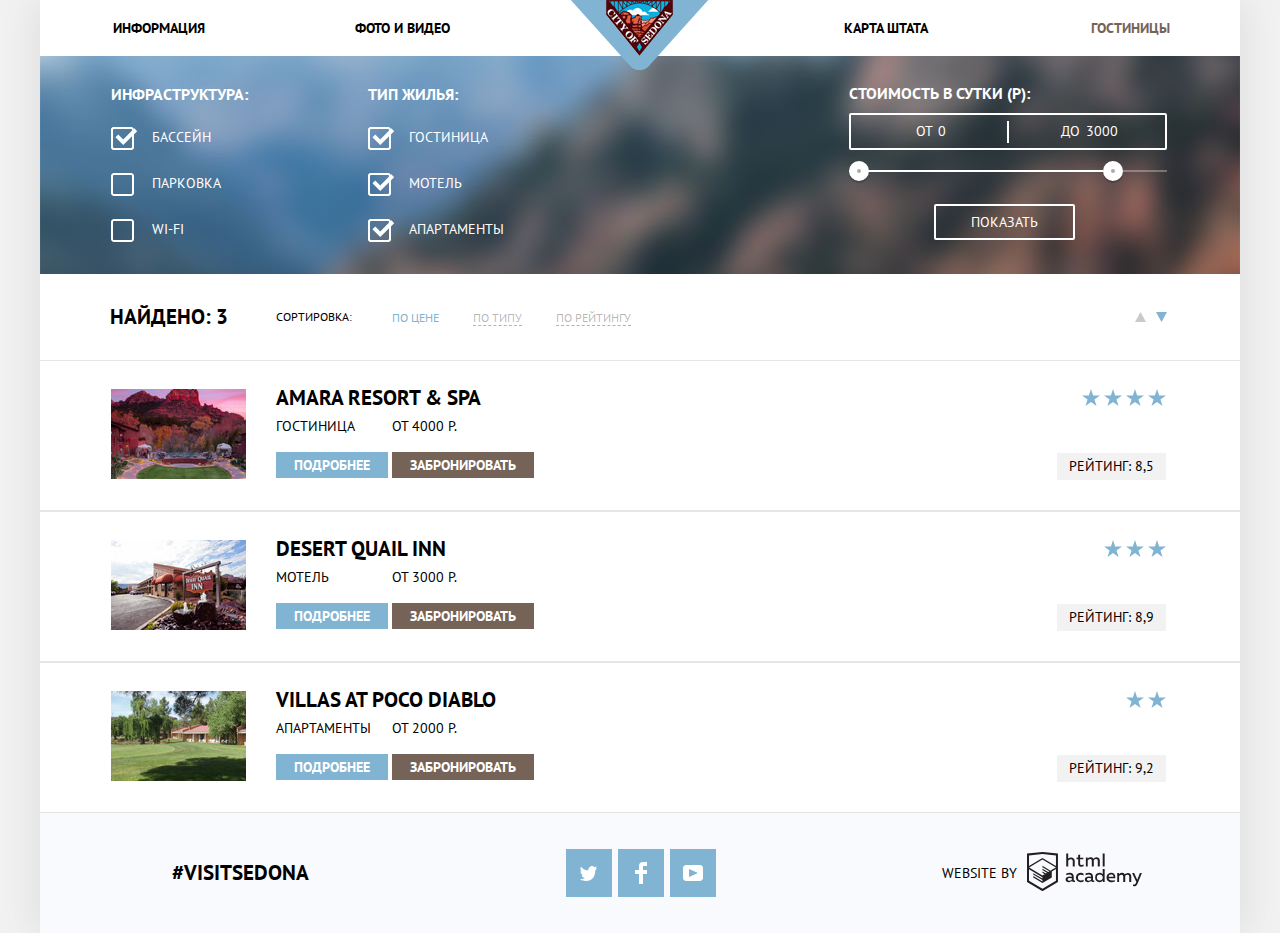
==== hotels.html @ 3a2d93be "итог 10.12.17 -2" ====
<!DOCTYPE html>
<html lang="ru">
  <head>
    <meta charset="utf-8">
    <title>HTML Academy: Седона</title>
    <link href="https://fonts.googleapis.com/css?family=PT+Sans:400,700&amp;subset=cyrillic" rel="stylesheet">
    <link href="css/normalize.css" rel="stylesheet">
    <link href="css/style-prefix-mini.css" rel="stylesheet">
  </head>

  <body>
  <div class="basic">
    <header class="main-header">
      <nav class="main-navigation">
          <a href="index.html" class="logo">
            <img src="img/logo.png" width="138" height="70" alt="Седона">
          </a>
        <ul class="site-navigation">
          <li><a href="#">ИНФОРМАЦИЯ</a></li>
          <li><a href="#">ФОТО И ВИДЕО</a></li>
          <li><a href="#">КАРТА ШТАТА</a></li>
          <li><a class="active" href="hotels.html">ГОСТИНИЦЫ</a></li>
        </ul>
      </nav>
    </header>
    <main class="conteiner">
      <h1 class="visually-hidden">Отели Седоны</h1>

      <section class="filters">
        <h2 class="visually-hidden">Фильтр отелей</h2>
            <form class="filters-box" action="https://echo.htmlacademy.ru" method="get">
              <div class="filters-item">
                <h3>ИНФРАСТРУКТУРА:</h3>
                <label>
                  <input class="checkbox" type="checkbox" checked >
                  <span class="checkbox-custom"></span>
                  БАССЕЙН
                </label>
                <label>
                  <input class="checkbox" type="checkbox">
                  <span class="checkbox-custom"></span>
                  ПАРКОВКА
                </label>
                <label>
                  <input class="checkbox" type="checkbox">
                  <span class="checkbox-custom"></span>
                  Wi-Fi
                </label>
              </div>
              <div class="filters-item">
                <h3>Тип жилья:</h3>
                <label>
                  <input class="checkbox" type="checkbox" checked>
                  <span class="checkbox-custom"></span>
                  ГостиницА
                </label>
                <label>
                  <input class="checkbox" type="checkbox" checked>
                  <span class="checkbox-custom"></span>
                  МОТЕЛЬ
                </label>
                <label>
                  <input class="checkbox" type="checkbox" checked>
                  <span class="checkbox-custom"></span>
                  АПАРТАМЕНТЫ
                </label>
              </div>
              <div class="filter-range">
                <div class="filter-range-title">Стоимость в сутки (Р):</div>
                  <div class="price-controls">
                    <label class="min-price">от <input type="text" name="min-price" value="0"></label>
                    <label class="max-price">до <input type="text" name="max-price" value="3000"></label>
                  </div>
                  <div class="range-controls">
                    <div class="scale">
                      <div class="bar"></div>
                    </div>
                    <div class="range-toggle range-toggle-min"></div>
                    <div class="range-toggle range-toggle-max"></div>
                  </div>
                  <button class="btn-transparent" type="submit">Показать</button>
                </div>
            </form>

            <div class="sort">
              <p class="number">Найдено: 3</p>
              <span class="sort-type">СОРТИРОВКА:</span>
              <ul>
                <li><a class="sort-active" href="#">ПО ЦЕНЕ</a></li>
                <li><a href="#">ПО ТИПУ</a></li>
                <li><a href="#">ПО РЕЙТИНГУ</a></li>
              </ul>
                <span class="up">по возрастанию<svg xmlns="http://www.w3.org/2000/svg" width="11" height="10" viewBox="0 0 11 10"><path d="M5.5 0L0 10h11z"/></svg></span>
                <span class="down">по убыванию<svg xmlns="http://www.w3.org/2000/svg" width="11" height="10" viewBox="0 0 11 10"><path d="M5.5 10L0 0h11"/></svg></span>

            </div>
      </section>

      <div class="hotels">
        <div class="itempicture">
          <img src="img/hotels/amara_resort_spa.jpg" width="135" height="90" alt="Amara Resort & Spa">
        </div>
        <div class="hotel">
        <h3>Amara Resort & Spa</h3>
        <div class="readmore">
          <p>Гостиница</p>
        </div>
        <div class="booking">
          <p>ОТ 4000 Р.</p>
        </div>
        <div class="readmore">
          <a class="readmore-button" href="#">ПОДРОБНЕЕ</a>
        </div>
        <div class="booking">
          <a class="booking-button" href="#">ЗАБРОНИРОВАТЬ</a>
        </div>
      </div>
        <div class="rating">
          <div>
            <span class="starfull">
              <svg version="1.1" id="star_1" xmlns="http://www.w3.org/2000/svg" xmlns:xlink="http://www.w3.org/1999/xlink" x="0px" y="0px"
                 width="18px" height="17px" viewBox="0 0 18 17" enable-background="new 0 0 18 17" xml:space="preserve">
              <polygon fill="#81B3D2" points="9.002,0 11.128,6.494 18.005,6.494 12.441,10.506 14.566,17 9.002,12.987 3.438,17 5.564,10.506
                0,6.494 6.878,6.494 "/>
              </svg>
            </span>
            <span class="starfull">
              <svg version="1.1" id="star_2" xmlns="http://www.w3.org/2000/svg" xmlns:xlink="http://www.w3.org/1999/xlink" x="0px" y="0px"
              	 width="18px" height="17px" viewBox="0 0 18 17" enable-background="new 0 0 18 17" xml:space="preserve">
              <polygon fill="#81B3D2" points="9.002,0 11.128,6.494 18.005,6.494 12.441,10.506 14.566,17 9.002,12.987 3.438,17 5.564,10.506
              	0,6.494 6.878,6.494 "/>
              </svg>
            </span>
            <span class="starfull">
              <svg version="1.1" id="star_3" xmlns="http://www.w3.org/2000/svg" xmlns:xlink="http://www.w3.org/1999/xlink" x="0px" y="0px"
              	 width="18px" height="17px" viewBox="0 0 18 17" enable-background="new 0 0 18 17" xml:space="preserve">
              <polygon fill="#81B3D2" points="9.002,0 11.128,6.494 18.005,6.494 12.441,10.506 14.566,17 9.002,12.987 3.438,17 5.564,10.506
              	0,6.494 6.878,6.494 "/>
              </svg>
            </span>
            <span class="starfull">
              <svg version="1.1" id="star_4" xmlns="http://www.w3.org/2000/svg" xmlns:xlink="http://www.w3.org/1999/xlink" x="0px" y="0px"
              	 width="18px" height="17px" viewBox="0 0 18 17" enable-background="new 0 0 18 17" xml:space="preserve">
              <polygon fill="#81B3D2" points="9.002,0 11.128,6.494 18.005,6.494 12.441,10.506 14.566,17 9.002,12.987 3.438,17 5.564,10.506
              	0,6.494 6.878,6.494 "/>
              </svg>
            </span>
          </div>
          <p>Рейтинг: 8,5</p>
        </div>
      </div>

      <div class="hotels">
        <div class="itempicture">
          <img src="img/hotels/desert_quail_inn.jpg" width="135" height="90" alt="Desert Quail Inn">
        </div>
        <div class="hotel">
        <h3>Desert Quail Inn</h3>
        <div class="readmore">
          <p>Мотель</p>
        </div>
        <div class="booking">
          <p>ОТ 3000 Р.</p>
        </div>
        <div class="readmore">
          <a class="readmore-button" href="#">ПОДРОБНЕЕ</a>
        </div>
        <div class="booking">
          <a class="booking-button" href="#">ЗАБРОНИРОВАТЬ</a>
        </div>
      </div>
        <div class="rating">
          <div>
            <span class="starfull">
              <svg version="1.1" id="star_5" xmlns="http://www.w3.org/2000/svg" xmlns:xlink="http://www.w3.org/1999/xlink" x="0px" y="0px"
              	 width="18px" height="17px" viewBox="0 0 18 17" enable-background="new 0 0 18 17" xml:space="preserve">
              <polygon fill="#81B3D2" points="9.002,0 11.128,6.494 18.005,6.494 12.441,10.506 14.566,17 9.002,12.987 3.438,17 5.564,10.506
              	0,6.494 6.878,6.494 "/>
              </svg>
            </span>
            <span class="starfull">
              <svg version="1.1" id="star_6" xmlns="http://www.w3.org/2000/svg" xmlns:xlink="http://www.w3.org/1999/xlink" x="0px" y="0px"
              	 width="18px" height="17px" viewBox="0 0 18 17" enable-background="new 0 0 18 17" xml:space="preserve">
              <polygon fill="#81B3D2" points="9.002,0 11.128,6.494 18.005,6.494 12.441,10.506 14.566,17 9.002,12.987 3.438,17 5.564,10.506
              	0,6.494 6.878,6.494 "/>
              </svg>
            </span>
            <span class="starfull">
              <svg version="1.1" id="star_7" xmlns="http://www.w3.org/2000/svg" xmlns:xlink="http://www.w3.org/1999/xlink" x="0px" y="0px"
              	 width="18px" height="17px" viewBox="0 0 18 17" enable-background="new 0 0 18 17" xml:space="preserve">
              <polygon fill="#81B3D2" points="9.002,0 11.128,6.494 18.005,6.494 12.441,10.506 14.566,17 9.002,12.987 3.438,17 5.564,10.506
              	0,6.494 6.878,6.494 "/>
              </svg>
            </span>
          </div>
          <p>Рейтинг: 8,9</p>
        </div>
      </div>

      <div class="hotels">
        <div class="itempicture">
          <img src="img/hotels/villas_at_poco_diablo.jpg" width="135" height="90" alt="Villas at Poco Diablo">
        </div>
        <div class="hotel">
        <h3>Villas at Poco Diablo</h3>
        <div class="readmore">
          <p>Апартаменты</p>
        </div>
        <div class="booking">
          <p>ОТ 2000 Р.</p>
        </div>
        <div class="readmore">
          <a class="readmore-button" href="#">ПОДРОБНЕЕ</a>
        </div>
        <div class="booking">
          <a class="booking-button" href="#">ЗАБРОНИРОВАТЬ</a>
        </div>
      </div>
        <div class="rating">
          <div>
            <span class="starfull">
              <svg version="1.1" id="star_8" xmlns="http://www.w3.org/2000/svg" xmlns:xlink="http://www.w3.org/1999/xlink" x="0px" y="0px"
              	 width="18px" height="17px" viewBox="0 0 18 17" enable-background="new 0 0 18 17" xml:space="preserve">
              <polygon fill="#81B3D2" points="9.002,0 11.128,6.494 18.005,6.494 12.441,10.506 14.566,17 9.002,12.987 3.438,17 5.564,10.506
              	0,6.494 6.878,6.494 "/>
              </svg>
            </span>
            <span class="starfull">
              <svg version="1.1" id="star_9" xmlns="http://www.w3.org/2000/svg" xmlns:xlink="http://www.w3.org/1999/xlink" x="0px" y="0px"
              	 width="18px" height="17px" viewBox="0 0 18 17" enable-background="new 0 0 18 17" xml:space="preserve">
              <polygon fill="#81B3D2" points="9.002,0 11.128,6.494 18.005,6.494 12.441,10.506 14.566,17 9.002,12.987 3.438,17 5.564,10.506
              	0,6.494 6.878,6.494 "/>
              </svg>
            </span>
          </div>
          <p>Рейтинг: 9,2</p>
        </div>
      </div>
    </main>

    <footer class="main-footer">
      <div  class="footer-hashtag">
        <p>#VISITSEDONA</p>
      </div>

      <div class="footer-social">
        <ul>
          <li><a class="social-button" href="#">
            <span class="visually-hidden">Twitter</span>
            <svg xmlns="http://www.w3.org/2000/svg" xmlns:xlink="http://www.w3.org/1999/xlink" width="17" height="15" viewBox="0 0 17 15"><path d="M10.95.144c1.685-.496 2.984.27 3.577 1.179.673-.231 1.331-.481 2.011-.708a2.345 2.345 0 0 1-.857 1.768c.685.17 1.304-.491 1.304-.491-.169 1-1.006 1.788-1.563 2.024-.231 6.75-3.175 11.217-10.077 11.082h-.446c-.41 0-4.164-.46-4.898-1.887 2.271.196 3.893-.422 4.693-1.177-.96-.3-2.679-.477-2.979-2.95.349.106.564.228 1.19.119C1.705 8.247.374 7.53.448 5.33c.285.328 1.067.536 1.34.472C1.085 5.561-.182 2.442.894.85c1.818 1.854 3.735 3.606 7.152 3.773C8.254 2.33 9.183.793 10.95.144z"/></svg>
          </a></li>
          <li><a class="social-button" href="#">
            <span class="visually-hidden">facebook</span>
            <svg xmlns="http://www.w3.org/2000/svg" width="12" height="22" viewBox="0 0 12 22"><path d="M12 4V0H8a4 4 0 0 0-4 4v4H0v4h4v10h4V12h4V8H8V4h4z"/></svg>
          </a></li>
          <li><a class="social-button" href="#">
            <span class="visually-hidden">youtube</span>
              <svg xmlns="http://www.w3.org/2000/svg" xmlns:xlink="http://www.w3.org/1999/xlink" width="20" height="16" viewBox="0 0 20 16"><path d="M17 0H3C1.35 0 0 1.35 0 3v10c0 1.65 1.35 3 3 3h14c1.65 0 3-1.35 3-3V3c0-1.65-1.35-3-3-3zM6.027 11.998V4.002L15.014 8l-8.987 3.998z"/>
              </svg>
          </a></li>
        </ul>
      </div>

      <div class="footer-copyright">
        <p>website by </p>
         <a class="logo-html" href="https://htmlacademy.ru/intensive/htmlcss">
          <span class="visually-hidden">Логотип HTMLAcademy</span>
            <svg id="Layer_6" data-name="Layer_6" xmlns="http://www.w3.org/2000/svg" viewBox="0 0 108.08 36.85"><title>logo htmlacademy</title><path d="M44.61,26.88a2,2,0,0,0,.55-0.1v1.33a3.25,3.25,0,0,1-1.18.21,1.67,1.67,0,0,1-1.67-1,4.84,4.84,0,0,1-3.14,1.08c-1.51,0-2.91-.83-2.91-2.55,0-2.13,2-2.79,3.71-2.79a11.08,11.08,0,0,1,2.17.25v-0.3c0-1-.76-1.77-2.19-1.77a7.42,7.42,0,0,0-3,.64v-1.7a10.21,10.21,0,0,1,3.19-.55c2.36,0,3.81,1.12,3.81,3.65v3a0.54,0.54,0,0,0,.49.59h0.17Zm-6.44-1.13A1.35,1.35,0,0,0,39.63,27h0.11a3.39,3.39,0,0,0,2.41-1V24.58a9.72,9.72,0,0,0-1.81-.21c-1,0-2.16.33-2.16,1.38h0Zm12.36-6.11a5,5,0,0,1,2.57.64V22a4.08,4.08,0,0,0-2.3-.7,2.75,2.75,0,1,0,0,5.49,5,5,0,0,0,2.43-.64v1.71a6.27,6.27,0,0,1-2.76.57A4.21,4.21,0,0,1,46,24.51q0-.21,0-0.41a4.32,4.32,0,0,1,4.18-4.46h0.38Zm12.17,7.24a2,2,0,0,0,.55-0.1v1.33a3.25,3.25,0,0,1-1.18.21,1.67,1.67,0,0,1-1.67-1,4.84,4.84,0,0,1-3.14,1.08c-1.51,0-2.91-.83-2.91-2.55,0-2.13,2-2.79,3.71-2.79a11.08,11.08,0,0,1,2.17.25v-0.3c0-1-.76-1.77-2.19-1.77a7.42,7.42,0,0,0-3,.64v-1.7a10.21,10.21,0,0,1,3.19-.55c2.36,0,3.81,1.12,3.81,3.65v3a0.54,0.54,0,0,0,.49.59h0.17Zm-6.44-1.13A1.35,1.35,0,0,0,57.73,27h0.11a3.39,3.39,0,0,0,2.41-1V24.58a9.72,9.72,0,0,0-1.81-.21c-1.06,0-2.16.33-2.16,1.38h0ZM73,16V28.2H71.35V26.88a3.88,3.88,0,0,1-3.19,1.54,4.4,4.4,0,0,1,0-8.78,3.81,3.81,0,0,1,3,1.3V16H73Zm-4.53,5.22a2.76,2.76,0,1,0,0,5.52A2.86,2.86,0,0,0,71.15,25V23A2.91,2.91,0,0,0,68.49,21.27ZM79,19.64c3.31,0,4.46,2.68,3.92,5.09H76.7c0.21,1.5,1.67,2.11,3.19,2.11a6.11,6.11,0,0,0,2.64-.59v1.6a7.14,7.14,0,0,1-3,.57C77,28.42,74.78,27,74.78,24a4.18,4.18,0,0,1,4-4.39H79Zm0.09,1.54a2.28,2.28,0,0,0-2.44,2.1v0.06H81.3A2,2,0,0,0,79.13,21.18Zm5.73,7V19.87h1.65v1a3.81,3.81,0,0,1,2.78-1.27A2.86,2.86,0,0,1,91.89,21a4.12,4.12,0,0,1,2.91-1.33A3.06,3.06,0,0,1,98,23V28.2h-1.9V23.05a1.59,1.59,0,0,0-1.42-1.75H94.42a2.8,2.8,0,0,0-2.07,1.12V28.2h-1.9V23.05A1.59,1.59,0,0,0,89,21.31H88.8a3,3,0,0,0-2.21,1.29v5.63H84.86Zm21.31-8.33h1.9l-3.91,9.46c-0.9,2.17-2.09,2.86-3.35,2.86a4.76,4.76,0,0,1-1.1-.14V30.46a2.86,2.86,0,0,0,.85.12c0.9,0,1.58-.64,2.07-1.9l0.17-.42-4-8.4h2l2.86,6.29ZM38.73,1.46V6.22a3.81,3.81,0,0,1,2.7-1.14,3.25,3.25,0,0,1,3.44,3.4v5.15H43V8.72a1.81,1.81,0,0,0-1.61-2h-0.3a2.93,2.93,0,0,0-2.32,1.39v5.52h-1.9V1.46h1.9ZM49.94,2.31v3h3V6.91h-3v3.81c0,1.1.5,1.46,1.58,1.46a4.49,4.49,0,0,0,1.69-.33v1.6A6.8,6.8,0,0,1,51,13.8a2.55,2.55,0,0,1-2.86-2.74V6.89H46.58V5.26h1.5V2.74Zm5.4,11.31V5.28H57v1A3.81,3.81,0,0,1,59.77,5a2.86,2.86,0,0,1,2.6,1.33A4.12,4.12,0,0,1,65.28,5,3.06,3.06,0,0,1,68.44,8.4v5.21h-1.9V8.46a1.59,1.59,0,0,0-1.42-1.75H64.89a2.8,2.8,0,0,0-2.07,1.12v5.78h-1.9V8.46A1.59,1.59,0,0,0,59.5,6.71H59.27A3,3,0,0,0,57.06,8v5.63H55.34ZM71.17,1.45H73V13.6H71.17V1.45ZM14.71,0H14.55L0,1.54V28.21l14.55,8.66,14.55-8.66V1.54Zm12.5,27.1L14.55,34.64,1.9,27.12V16.18l12.59,7.5V25L5.86,19.9v1.31l8.68,5.21v1.39L5.87,22.65V24l8.68,5.21,8.75-5.24V18.31L27.2,16V27.12Zm0-12.53-3.48,2-1.6,1L14.51,13v1.31L21,18.23H21l-0.14.09-1,.54-5.37-3.2V17l4.24,2.52-1,.67-3.2-1.9v1.31l2.1,1.24L14.5,22.1,2,14.65,14.51,7.11Zm0-1.32L14.49,5.76,1.91,13.25v-10L14.56,1.92,27.21,3.25v10h0Z" transform="translate(0 -0.02)"/></svg>
          </a>
      </div>
    </footer>
  </div>
  </body>
</html>
---- css/style-prefix-mini.css ----
@-webkit-keyframes bounce {
    0% {
        -webkit-transform: translateX(-5000px);
        transform: translateX(-5000px)
    }

    60% {
        -webkit-transform: translateX(500px);
        transform: translateX(500px)
    }

    90% {
        -webkit-transform: translateX(-500px);
        transform: translateX(-500px)
    }

    to {
        -webkit-transform: translateX(0);
        transform: translateX(0)
    }
}

@keyframes bounce {
    0% {
        -webkit-transform: translateX(-5000px);
        transform: translateX(-5000px)
    }

    60% {
        -webkit-transform: translateX(500px);
        transform: translateX(500px)
    }

    90% {
        -webkit-transform: translateX(-500px);
        transform: translateX(-500px)
    }

    to {
        -webkit-transform: translateX(0);
        transform: translateX(0)
    }
}

body {
    margin: 0;
    padding: 0;
    font-family: "PT Sans",Arial,sans-serif;
    font-size: 14px;
    line-height: 21px;
    font-weight: 400;
    text-transform: uppercase;
    text-align: center;
    vertical-align: middle;
    color: #000;
    background-color: #f2f2f2
}

a {
    text-decoration: none
}

.visually-hidden:not(:focus):not(:active),input[type=checkbox].visually-hidden,input[type=radio].visually-hidden {
    position: absolute;
    width: 1px;
    height: 1px;
    margin: -1px;
    border: 0;
    padding: 0;
    white-space: nowrap;
    -webkit-clip-path: inset(100%);
    clip-path: inset(100%);
    clip: rect(0 0 0 0);
    overflow: hidden
}

.basic {
    padding: 0;
    margin: 0 auto;
    width: 1200px;
    -webkit-box-shadow: 0 0 40px 2px #dbdbdb;
    box-shadow: 0 0 40px 2px #dbdbdb;
    vertical-align: middle
}

.main-navigation,.site-navigation {
    display: -webkit-box;
    display: -ms-flexbox;
    display: flex;
    padding: 0;
    margin: 0;
    background-color: #fff
}

.main-navigation {
    font-size: 14px;
    line-height: 26px;
    font-weight: 700;
    color: #000;
    -webkit-box-orient: vertical;
    -webkit-box-direction: reverse;
    -ms-flex-direction: column-reverse;
    flex-direction: column-reverse
}

.site-navigation {
    -webkit-box-pack: justify;
    -ms-flex-pack: justify;
    justify-content: space-between;
    -webkit-box-align: center;
    -ms-flex-align: center;
    align-items: center;
    width: 1200px;
    min-height: 56px;
    list-style: none
}

.site-navigation li {
    width: 288px
}

.site-navigation li:first-of-type {
    padding-left: 73px;
    display: -webkit-box;
    display: -ms-flexbox;
    display: flex;
    -webkit-box-pack: start;
    -ms-flex-pack: start;
    justify-content: flex-start
}

.site-navigation li:last-of-type {
    padding-right: 70px;
    display: -webkit-box;
    display: -ms-flexbox;
    display: flex;
    -webkit-box-pack: end;
    -ms-flex-pack: end;
    justify-content: flex-end
}

.site-navigation li:nth-of-type(2) {
    margin-right: 50px;
    display: -webkit-box;
    display: -ms-flexbox;
    display: flex;
    -webkit-box-pack: start;
    -ms-flex-pack: start;
    justify-content: flex-start
}

.site-navigation li:nth-of-type(3) {
    margin-left: 40px;
    display: -webkit-box;
    display: -ms-flexbox;
    display: flex;
    -webkit-box-pack: end;
    -ms-flex-pack: end;
    justify-content: flex-end
}

.site-navigation a {
    color: #000
}

.hotels h3:focus,.hotels h3:hover,.site-navigation a:focus,.site-navigation a:hover {
    color: #81b3d2
}

.hotels h3:active,.site-navigation a:active {
    color: rgba(0,0,0,.3)
}

.navigation-active a,.site-navigation .active {
    color: #766357
}

.logo {
    position: absolute;
    -webkit-transform: translateX(-50%);
    -ms-transform: translateX(-50%);
    transform: translateX(-50%);
    top: 0;
    left: 50%;
    z-index: 3
}

.description,.features-list {
    margin: 0;
    display: -webkit-box;
    display: -ms-flexbox;
    display: flex
}

.description {
    width: 1200px;
    min-height: 216px;
    background-color: #fff;
    -webkit-box-orient: vertical;
    -webkit-box-direction: normal;
    -ms-flex-direction: column;
    flex-direction: column;
    -webkit-box-align: center;
    -ms-flex-align: center;
    align-items: center;
    -webkit-box-pack: start;
    -ms-flex-pack: start;
    justify-content: flex-start
}

.description h1 {
    margin-left: 370px;
    margin-right: 370px;
    margin-top: 60px;
    width: 450px;
    font-size: 21px;
    line-height: 26px;
    font-weight: 700
}

.description h2 {
    margin-top: 12px;
    font: inherit;
    font-size: 14px;
    line-height: 26px;
    font-weight: 400
}

.features-list {
    padding: 0;
    list-style: none;
    -ms-flex-wrap: wrap;
    flex-wrap: wrap;
    -webkit-box-flex: 0;
    -ms-flex-positive: 0;
    flex-grow: 0
}

.features-item h3,.features-item-1 h3,.features-item-2 h3 {
    font-size: 21px;
    line-height: 21px;
    font-weight: 700
}

.features-item-1,.features-item-1 .blue {
    min-height: 256px;
    -webkit-box-pack: center;
    -ms-flex-pack: center;
    justify-content: center
}

.features-item-1 {
    margin-left: 0;
    padding: 0;
    display: -webkit-box;
    display: -ms-flexbox;
    display: flex;
    width: 1200px
}

.features-item-1 .blue,.features-item-1 .blue-img {
    margin: 0;
    display: -webkit-box;
    display: -ms-flexbox;
    display: flex;
    -webkit-box-align: center;
    -ms-flex-align: center;
    align-items: center
}

.features-item-1 .blue {
    background-color: #81b3d2;
    color: #fff;
    -webkit-box-orient: vertical;
    -webkit-box-direction: normal;
    -ms-flex-direction: column;
    flex-direction: column;
    -ms-flex-wrap: wrap;
    flex-wrap: wrap;
    width: 400px
}

.features-item-1 .blue-img {
    padding: 0;
    height: 256px;
    width: 800px
}

.blue h3 {
    display: block;
    width: 160px;
    margin-bottom: 25px
}

.blue .one {
    padding-bottom: 17px;
    padding-top: 10px;
    font-size: 14px;
    line-height: 21px;
    font-weight: 400;
    width: 280px
}

.blue .one,.blue .two,.features-item-2 {
    display: -webkit-box;
    display: -ms-flexbox;
    display: flex
}

.blue .two {
    font-size: 14px;
    line-height: 21px;
    width: 310px;
    padding-bottom: 17px;
    padding-top: 10px
}

.features-item,.features-item-2 {
    margin: 0;
    padding: 0;
    width: 400px;
    -webkit-box-orient: vertical;
    -webkit-box-direction: normal;
    -ms-flex-direction: column;
    flex-direction: column;
    -webkit-box-pack: center;
    -ms-flex-pack: center;
    justify-content: center;
    -webkit-box-align: center;
    -ms-flex-align: center;
    align-items: center
}

.features-item-2 {
    background-color: #fff;
    min-height: 330px
}

.features-item-2 h3 {
    padding-top: 10px;
    display: block
}

.features-item-2 p {
    margin: 0;
    padding-bottom: 25px;
    padding-top: 5px;
    display: block;
    width: 290px
}

.features-item-2 .icon {
    width: 76px;
    height: 74px;
    -webkit-box-align: end;
    -ms-flex-align: end;
    align-items: flex-end;
    -ms-flex-pack: distribute;
    justify-content: space-around
}

.features-item {
    min-height: 256px
}

.features-item h3 {
    margin-bottom: 25px;
    display: block;
    width: 130px
}

.features-item p {
    display: block;
    width: 280px;
    padding-top: 10px;
    padding-bottom: 20px
}

.features-item,.features-item-2 .icon,.intro,.intro .intro-item,.search-button {
    display: -webkit-box;
    display: -ms-flexbox;
    display: flex
}

.intro {
    margin: 0;
    padding: 0;
    border-color: #4176a1;
    background: url(../img/background_photo.jpg) no-repeat center;
    background-position: center -56px;
    width: 1200px;
    height: 508px;
    -ms-flex-line-pack: center;
    align-content: center;
    -webkit-box-pack: center;
    -ms-flex-pack: center;
    justify-content: center;
    position: relative
}

.intro::after {
    content: "";
    display: block;
    position: absolute;
    bottom: 0;
    left: 0;
    right: 0;
    width: 1200px;
    height: 57px;
    background: url(../img/kant.png) no-repeat top center
}

.intro .intro-item,.search-button {
    -webkit-box-align: center;
    -ms-flex-align: center;
    align-items: center
}

.intro .intro-item {
    margin-bottom: 2px;
    -webkit-box-pack: center;
    -ms-flex-pack: center;
    justify-content: center
}

.search,.search-button {
    margin: 0;
    padding: 0;
    width: 1200px
}

.search-button {
    background-color: #fff;
    text-align: center;
    -webkit-box-orient: vertical;
    -webkit-box-direction: normal;
    -ms-flex-direction: column;
    flex-direction: column;
    -webkit-box-pack: start;
    -ms-flex-pack: start;
    justify-content: flex-start;
    min-height: 291px;
    position: relative
}

.interest {
    font-size: 30px;
    line-height: 36px;
    font-weight: 700;
    padding: 0;
    margin-bottom: 10px;
    margin-top: 50px
}

.search-data {
    font-size: 14px;
    line-height: 24px;
    font-weight: 400
}

.button {
    margin: 0;
    padding: 0;
    position: absolute;
    bottom: 0;
    -webkit-transform: translateX(-50%);
    -ms-transform: translateX(-50%);
    transform: translateX(-50%);
    left: 50%;
    border: 0;
    border-radius: 0;
    background-color: #766357;
    color: #fff;
    width: 568px;
    min-height: 86px;
    font: inherit;
    font-size: 21px;
    line-height: 26px;
    font-weight: 700;
    text-transform: uppercase
}

.button:focus,.button:hover {
    background-color: #604e43
}

.button:active {
    background-color: #503e33;
    color: rgba(255,255,255,.3)
}

.modal {
    margin: 0;
    -webkit-box-shadow: 0 2px 10px 2px #dbdbdb;
    box-shadow: 0 2px 10px 2px #dbdbdb;
    background-color: #fff;
    text-align: center;
    width: 458px;
    padding: 55px;
    position: absolute;
    -webkit-transform: translateX(-50%);
    -ms-transform: translateX(-50%);
    transform: translateX(-50%);
    left: 50%;
    display: -webkit-box;
    display: -ms-flexbox;
    display: flex;
    -webkit-box-pack: start;
    -ms-flex-pack: start;
    justify-content: flex-start;
    -webkit-box-align: start;
    -ms-flex-align: start;
    align-items: flex-start;
    -webkit-animation: bounce .8s;
    animation: bounce .8s
}

.modal-close {
    display: none
}

.arrival,.leave,.modal-button {
    line-height: 26px;
    font-weight: 700
}

.modal-button {
    border: 0;
    border-radius: 0;
    background-color: #81b3d2;
    width: 458px;
    min-height: 58px;
    color: #fff;
    font: inherit;
    font-size: 21px
}

.arrival,.leave {
    font-size: 14px;
    margin-bottom: 28px
}

.arrival input {
    margin-left: 18px
}

.leave input {
    margin-left: 15px
}

.date {
    padding-right: 38px;
    width: 290px;
    min-height: 34px;
    margin: 0;
    border: solid 2px transparent;
    background-color: #f2f2f2;
    position: relative;
    outline: 0
}

.date:focus,.date:hover {
    background-color: #ebebeb;
    border: solid 2px transparent
}

.date:active {
    background-color: #fff;
    border: 2px solid #ebebeb
}

.date[placeholder] {
    text-transform: uppercase;
    font: inherit;
    padding-left: 13px;
    font-size: 14px;
    line-height: 26px;
    font-weight: 700;
    color: #000
}

.arrival svg,.leave svg {
    position: absolute;
    left: 485px;
    top: 63px;
    fill: #a9a9a9
}

.leave svg {
    top: 132px
}

.arrival svg:focus,.arrival svg:hover,.leave svg:focus,.leave svg:hover {
    fill: #000
}

.arrival svg:active,.leave svg:active {
    fill: #81b3d2
}

.count {
    -webkit-box-flex: 0;
    -ms-flex-positive: 0;
    flex-grow: 0;
    -webkit-box-pack: start;
    -ms-flex-pack: start;
    justify-content: flex-start;
    margin-bottom: 54px;
    font: inherit;
    font-size: 14px;
    line-height: 26px;
    font-weight: 700
}

.count,.count .count-adult,.count .count-children {
    display: -webkit-box;
    display: -ms-flexbox;
    display: flex;
    -webkit-box-align: center;
    -ms-flex-align: center;
    align-items: center
}

.count .count-adult {
    padding-right: 53px;
    margin: 0
}

.count-adult label {
    margin-right: 42px
}

.count .count-children {
    padding: 0
}

.count-children label {
    margin-right: 26px
}

.btn,.output {
    border: 0;
    border-radius: 0;
    background-color: #f2f2f2
}

.output {
    margin: 0;
    width: 38px;
    min-height: 38px;
    text-align: center;
    padding: 0
}

.output[placeholder] {
    text-transform: uppercase;
    font: inherit;
    font-size: 14px;
    line-height: 26px;
    font-weight: 700;
    color: #000
}

.btn {
    font-size: 0;
    padding: 19px;
    position: relative
}

.btn::after,.btn::before {
    content: "";
    position: absolute;
    top: 18px;
    left: 15px;
    width: 10px;
    height: 3px;
    background-color: #a8a8a8
}

.btn-plus::after {
    -webkit-transform: rotate(90deg);
    -ms-transform: rotate(90deg);
    transform: rotate(90deg)
}

.btn:focus::after,.btn:focus::before,.btn:hover::after,.btn:hover::before {
    background-color: #000
}

.btn:active::after,.btn:active::before {
    background-color: #81b3d4
}

.modal-button:focus,.modal-button:hover {
    background-color: #669ec0
}

.modal-button:active {
    background-color: #5496bd;
    color: rgba(255,255,255,.3)
}

.map {
    background-color: #cbdda9;
    background: url(../img/map.jpg) no-repeat top;
    height: 593px
}

.map iframe {
    border: 0
}

.footer-hashtag,.main-footer {
    -webkit-box-align: center;
    -ms-flex-align: center;
    align-items: center
}

.main-footer {
    padding: 0;
    color: #000;
    background-color: rgba(249,251,255,.9);
    display: -webkit-box;
    display: -ms-flexbox;
    display: flex;
    width: 1200px;
    min-height: 120px;
    -webkit-box-pack: justify;
    -ms-flex-pack: justify;
    justify-content: space-between
}

.footer-opacity.main-footer {
    position: relative;
    margin-top: -120px
}

.footer-hashtag {
    margin-left: 132px;
    font-size: 21px;
    line-height: 26px;
    font-weight: 700;
    -webkit-box-pack: center;
    -ms-flex-pack: center;
    justify-content: center
}

.footer-social li {
    text-align: center
}

.footer-hashtag,.footer-social ul,.social-button {
    display: -webkit-box;
    display: -ms-flexbox;
    display: flex
}

.footer-social ul {
    padding-right: 10px;
    list-style: none
}

.social-button {
    background-color: #81b3d2;
    width: 46px;
    height: 48px;
    margin: 3px;
    fill: #fff;
    -webkit-box-flex: 0;
    -ms-flex-positive: 0;
    flex-grow: 0;
    -webkit-box-align: center;
    -ms-flex-align: center;
    align-items: center;
    -webkit-box-pack: center;
    -ms-flex-pack: center;
    justify-content: center
}

.social-button:focus,.social-button:hover {
    background-color: #669ec0
}

.social-button:active {
    background-color: #5496bd;
    fill: #88b6d1
}

.footer-copyright,.footer-copyright p {
    display: -webkit-box;
    display: -ms-flexbox;
    display: flex
}

.footer-copyright {
    -webkit-box-pack: end;
    -ms-flex-pack: end;
    justify-content: flex-end;
    padding-right: 98px;
    -webkit-box-align: end;
    -ms-flex-align: end;
    align-items: flex-end
}

.footer-copyright p {
    font-size: 14px;
    line-height: 26px;
    font-weight: 400;
    -webkit-box-align: center;
    -ms-flex-align: center;
    align-items: center
}

.logo-html {
    padding-left: 10px;
    margin-bottom: 7px;
    display: inline-block;
    width: 115px;
    height: 41px;
    fill: #231f20
}

.logo-html:focus,.logo-html:hover {
    fill: #81b3d2
}

.logo-html:active {
    fill: #bdbbbc
}

.filters {
    margin: 0;
    padding: 0;
    background: url(../img/filter_background.jpg) no-repeat;
    background-position: 0 -55px;
    width: 1200px;
    min-height: 304px
}

.filters-box {
    margin: 0;
    padding: 0;
    display: -webkit-box;
    display: -ms-flexbox;
    display: flex;
    -webkit-box-pack: start;
    -ms-flex-pack: start;
    justify-content: flex-start;
    height: 218px
}

.filters-item {
    margin: 0;
    width: 160px;
    min-height: 155px;
    color: #fff
}

.filters-item:first-of-type {
    margin-left: 71px
}

.filters-item:nth-last-of-type(2) {
    margin-left: 97px
}

.filters-item h3 {
    text-align: left;
    margin-top: 28px;
    margin-bottom: 22px;
    font-size: 16px;
    line-height: 21px;
    font-weight: 700
}

.filters-item label {
    font-size: 14px;
    line-height: 21px;
    font-weight: 400;
    display: -webkit-box;
    display: -ms-flexbox;
    display: flex
}

.filters-item input {
    color: #fff
}

.checkbox {
    display: none
}

.checkbox-custom {
    position: relative;
    width: 23px;
    height: 23px;
    background: url(../img/checkbox-off.svg) no-repeat center;
    margin-right: 18px;
    margin-bottom: 23px
}

.checkbox-custom .label {
    display: inline-block;
    vertical-align: middle
}

.checkbox:checked+.checkbox-custom::before {
    content: "";
    display: block;
    position: absolute;
    top: 0;
    right: 0;
    bottom: 0;
    left: 0;
    width: 27px;
    height: 23px;
    background: url(../img/checkbox-on.svg) no-repeat center
}

.checkbox:checked:disabled+.checkbox-custom::before {
    content: "";
    display: block;
    position: absolute;
    top: 0;
    right: 0;
    bottom: 0;
    left: 0;
    width: 27px;
    height: 23px;
    background: url(../img/checkbox-on-g.svg) no-repeat center
}

.checkbox:disabled+.checkbox-custom::before {
    content: "";
    display: block;
    position: absolute;
    top: 0;
    right: 0;
    bottom: 0;
    left: 0;
    width: 23px;
    height: 23px;
    background: url(../img/checkbox-off-g.svg) no-repeat center
}

.filter-range {
    width: 318px;
    margin-top: 27px;
    margin-left: 321px;
    color: #fff;
    text-transform: uppercase
}

.filter-range-title {
    margin-bottom: 9px;
    text-align: left;
    font-weight: 700;
    font-size: 16px;
    line-height: 21px
}

.price-controls {
    position: relative;
    height: 33px;
    margin-bottom: 20px;
    font-size: 0;
    border: 2px solid #fff;
    border-radius: 2px
}

.price-controls::after {
    content: "";
    position: absolute;
    top: 50%;
    left: 50%;
    width: 2px;
    height: 22px;
    background: #fff;
    -webkit-transform: translate(-50%,-50%);
    -ms-transform: translate(-50%,-50%);
    transform: translate(-50%,-50%)
}

.price-controls label {
    display: inline-block;
    font-size: 14px;
    line-height: 30px;
    vertical-align: top;
    cursor: pointer
}

.price-controls .min-price {
    padding-left: 57px
}

.price-controls .max-price {
    padding-left: 51px
}

.price-controls input {
    width: 70px;
    color: inherit;
    font: inherit;
    background: 0 0;
    border: 0
}

.range-controls {
    position: relative;
    margin-bottom: 32px
}

.range-controls .scale {
    height: 2px;
    background: rgba(255,255,255,.3)
}

.range-controls .bar {
    width: 80%;
    height: 2px;
    background: #fff
}

.range-toggle {
    position: absolute;
    top: -9px;
    width: 4px;
    height: 4px;
    background: #ababab;
    border: 8px solid #fff;
    border-radius: 50%;
    -webkit-box-shadow: 0 2px 1px 0 rgba(0,1,1,.2);
    box-shadow: 0 2px 1px 0 rgba(0,1,1,.2);
    cursor: pointer
}

.range-toggle:focus,.range-toggle:hover {
    background: #ababab;
    border: 9px solid #fff;
    border-radius: 50%;
    -webkit-box-shadow: 0 2px 1px 0 rgba(0,1,1,.2);
    box-shadow: 0 2px 1px 0 rgba(0,1,1,.2);
    cursor: pointer
}

.range-toggle-min {
    left: 0
}

.range-toggle-max {
    left: 80%
}

.btn-transparent {
    display: block;
    margin: 0 85px;
    padding: 6px 35px;
    font: inherit;
    font-size: 14px;
    line-height: 20px;
    color: #fff;
    text-transform: uppercase;
    background: 0 0;
    border: 2px solid #fff;
    border-radius: 2px;
    cursor: pointer
}

.btn-transparent:hover {
    color: #000;
    background: #fff
}

.sort,.sort ul {
    display: -webkit-box;
    display: -ms-flexbox;
    display: flex
}

.sort {
    margin: 0;
    padding-left: 70px;
    -webkit-box-pack: start;
    -ms-flex-pack: start;
    justify-content: flex-start;
    min-height: 86px;
    background-color: #fff;
    -webkit-box-align: center;
    -ms-flex-align: center;
    align-items: center;
    -ms-flex-wrap: nowrap;
    flex-wrap: nowrap
}

.sort .sort-type,.sort a {
    font-size: 12px;
    line-height: 18px;
    font-weight: 400
}

.sort ul {
    list-style: none
}

.sort a {
    color: rgba(0,0,0,.3);
    border-bottom: 1px dashed rgba(0,0,0,.3);
    margin-right: 34px
}

.sort .number {
    margin-right: 48px;
    font-size: 21px;
    line-height: 26px;
    font-weight: 700
}

.sort a:focus,.sort a:hover {
    color: #81b3d2;
    border-bottom: 1px dashed #81b3d2
}

.sort a:active {
    color: #000;
    border-bottom: none
}

.sort .sort-active {
    color: #81b3d2;
    border-bottom: none
}

.sort .up {
    margin-top: 10px;
    margin-left: 470px;
    fill: #cacaca;
    font-size: 0
}

.sort span:focus,.sort span:hover {
    fill: #231f20
}

.sort .down,.sort span:active {
    fill: #81b3d2
}

.sort .down {
    margin-top: 10px;
    margin-left: 10px;
    font-size: 0
}

.hotels h3 {
    margin: 0;
    padding: 0;
    color: #000;
    display: -webkit-box;
    display: -ms-flexbox;
    display: flex;
    -webkit-box-align: start;
    -ms-flex-align: start;
    align-items: flex-start;
    font-size: 21px;
    line-height: 25px;
    font-weight: 700
}

.booking p,.readmore p {
    margin-top: 6px;
    padding: 0;
    font-size: 14px;
    line-height: 21px;
    font-weight: 400
}

.booking a {
    background-color: #766357;
    width: 142px;
    min-height: 27px;
    color: #fff;
    font-size: 14px;
    line-height: 21px;
    font-weight: 700
}

.booking a:focus,.booking a:hover {
    background-color: #604e43
}

.booking a:active {
    background-color: #503e33;
    color: rgba(255,255,255,.3)
}

.readmore a {
    background-color: #81b3d2;
    width: 142px;
    height: 27px;
    color: #fff;
    font-size: 14px;
    line-height: 21px;
    font-weight: 700
}

.readmore a:focus,.readmore a:hover {
    background-color: #669ec0
}

.readmore a:active {
    background-color: #5496bd;
    color: rgba(255,255,255,.3)
}

.hotels {
    padding: 0;
    margin: 0;
    background-color: #fff;
    width: 1200px;
    -webkit-box-align: start;
    -ms-flex-align: start;
    align-items: flex-start;
    -webkit-box-pack: start;
    -ms-flex-pack: start;
    justify-content: flex-start;
    -ms-flex-wrap: nowrap;
    flex-wrap: nowrap;
    min-height: 149px;
    border-top: 1px solid #e5e5e5;
    border-bottom: 1px solid #e5e5e5
}

.hotel,.hotels,.itempicture {
    display: -webkit-box;
    display: -ms-flexbox;
    display: flex
}

.hotel {
    padding: 0;
    -ms-flex-wrap: wrap;
    flex-wrap: wrap;
    -webkit-box-pack: center;
    -ms-flex-pack: center;
    justify-content: center;
    -webkit-box-flex: 0;
    -ms-flex-positive: 0;
    flex-grow: 0;
    width: 258px;
    min-height: 90px;
    margin-top: 24px
}

.hotel h3 {
    margin: 0;
    padding: 0;
    width: 100%;
    text-align: left
}

.itempicture {
    margin-top: 28px;
    margin-left: 71px;
    margin-right: 30px;
    -webkit-box-align: start;
    -ms-flex-align: start;
    align-items: flex-start
}

.booking,.readmore {
    margin: 0;
    text-align: left;
    display: block
}

.readmore {
    min-height: 45px;
    width: 45%
}

.booking {
    width: 55%
}

.booking .booking-button,.readmore .readmore-button {
    width: 112px;
    min-height: 12px;
    padding: 4px 18px;
    border: 0
}

.readmore .readmore-button {
    width: 80px
}

.rating {
    width: 100px;
    min-height: 105px;
    padding: 0;
    margin-top: 28px;
    margin-right: 74px;
    display: -webkit-box;
    display: -ms-flexbox;
    display: flex;
    -webkit-box-orient: vertical;
    -webkit-box-direction: normal;
    -ms-flex-direction: column;
    flex-direction: column;
    -webkit-box-pack: justify;
    -ms-flex-pack: justify;
    justify-content: space-between;
    -webkit-box-align: end;
    -ms-flex-align: end;
    align-items: flex-end;
    -webkit-box-flex: 1;
    -ms-flex-positive: 1;
    flex-grow: 1
}

.rating p {
    background-color: #f2f2f2;
    padding: 3px 12px;
    margin-top: 5px
}
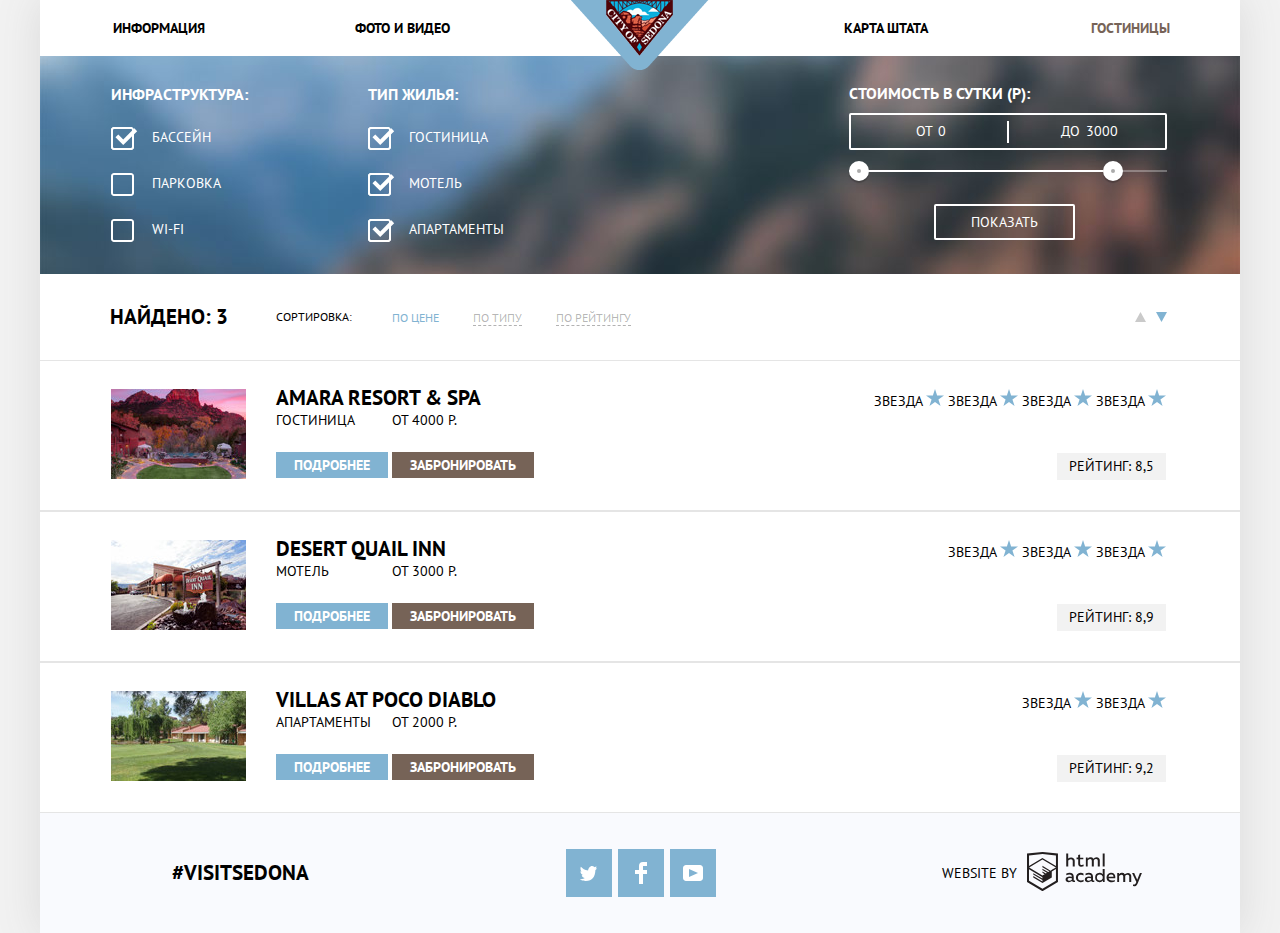
==== commit f8883283: "поиск ошибки" ====
--- a/hotels.html
+++ b/hotels.html
@@ -103,10 +103,10 @@
         <div class="hotel">
         <h3>Amara Resort & Spa</h3>
         <div class="readmore">
-          <p>Гостиница</p>
-        </div>
-        <div class="booking">
-          <p>ОТ 4000 Р.</p>
+          Гостиница
+        </div>
+        <div class="booking">
+          ОТ 4000 Р.
         </div>
         <div class="readmore">
           <a class="readmore-button" href="#">ПОДРОБНЕЕ</a>
@@ -116,29 +116,29 @@
         </div>
       </div>
         <div class="rating">
-          <div>
-            <span class="starfull">
+          <div class="star">
+            <span class="starfull">Звезда
               <svg version="1.1" id="star_1" xmlns="http://www.w3.org/2000/svg" xmlns:xlink="http://www.w3.org/1999/xlink" x="0px" y="0px"
                  width="18px" height="17px" viewBox="0 0 18 17" enable-background="new 0 0 18 17" xml:space="preserve">
               <polygon fill="#81B3D2" points="9.002,0 11.128,6.494 18.005,6.494 12.441,10.506 14.566,17 9.002,12.987 3.438,17 5.564,10.506
                 0,6.494 6.878,6.494 "/>
               </svg>
             </span>
-            <span class="starfull">
+            <span class="starfull">Звезда
               <svg version="1.1" id="star_2" xmlns="http://www.w3.org/2000/svg" xmlns:xlink="http://www.w3.org/1999/xlink" x="0px" y="0px"
               	 width="18px" height="17px" viewBox="0 0 18 17" enable-background="new 0 0 18 17" xml:space="preserve">
               <polygon fill="#81B3D2" points="9.002,0 11.128,6.494 18.005,6.494 12.441,10.506 14.566,17 9.002,12.987 3.438,17 5.564,10.506
               	0,6.494 6.878,6.494 "/>
               </svg>
             </span>
-            <span class="starfull">
+            <span class="starfull">Звезда
               <svg version="1.1" id="star_3" xmlns="http://www.w3.org/2000/svg" xmlns:xlink="http://www.w3.org/1999/xlink" x="0px" y="0px"
               	 width="18px" height="17px" viewBox="0 0 18 17" enable-background="new 0 0 18 17" xml:space="preserve">
               <polygon fill="#81B3D2" points="9.002,0 11.128,6.494 18.005,6.494 12.441,10.506 14.566,17 9.002,12.987 3.438,17 5.564,10.506
               	0,6.494 6.878,6.494 "/>
               </svg>
             </span>
-            <span class="starfull">
+            <span class="starfull">Звезда
               <svg version="1.1" id="star_4" xmlns="http://www.w3.org/2000/svg" xmlns:xlink="http://www.w3.org/1999/xlink" x="0px" y="0px"
               	 width="18px" height="17px" viewBox="0 0 18 17" enable-background="new 0 0 18 17" xml:space="preserve">
               <polygon fill="#81B3D2" points="9.002,0 11.128,6.494 18.005,6.494 12.441,10.506 14.566,17 9.002,12.987 3.438,17 5.564,10.506
@@ -157,10 +157,10 @@
         <div class="hotel">
         <h3>Desert Quail Inn</h3>
         <div class="readmore">
-          <p>Мотель</p>
-        </div>
-        <div class="booking">
-          <p>ОТ 3000 Р.</p>
+          Мотель
+        </div>
+        <div class="booking">
+          ОТ 3000 Р.
         </div>
         <div class="readmore">
           <a class="readmore-button" href="#">ПОДРОБНЕЕ</a>
@@ -170,22 +170,22 @@
         </div>
       </div>
         <div class="rating">
-          <div>
-            <span class="starfull">
+          <div class="star">
+            <span class="starfull">Звезда
               <svg version="1.1" id="star_5" xmlns="http://www.w3.org/2000/svg" xmlns:xlink="http://www.w3.org/1999/xlink" x="0px" y="0px"
               	 width="18px" height="17px" viewBox="0 0 18 17" enable-background="new 0 0 18 17" xml:space="preserve">
               <polygon fill="#81B3D2" points="9.002,0 11.128,6.494 18.005,6.494 12.441,10.506 14.566,17 9.002,12.987 3.438,17 5.564,10.506
               	0,6.494 6.878,6.494 "/>
               </svg>
             </span>
-            <span class="starfull">
+            <span class="starfull">Звезда
               <svg version="1.1" id="star_6" xmlns="http://www.w3.org/2000/svg" xmlns:xlink="http://www.w3.org/1999/xlink" x="0px" y="0px"
               	 width="18px" height="17px" viewBox="0 0 18 17" enable-background="new 0 0 18 17" xml:space="preserve">
               <polygon fill="#81B3D2" points="9.002,0 11.128,6.494 18.005,6.494 12.441,10.506 14.566,17 9.002,12.987 3.438,17 5.564,10.506
               	0,6.494 6.878,6.494 "/>
               </svg>
             </span>
-            <span class="starfull">
+            <span class="starfull">Звезда
               <svg version="1.1" id="star_7" xmlns="http://www.w3.org/2000/svg" xmlns:xlink="http://www.w3.org/1999/xlink" x="0px" y="0px"
               	 width="18px" height="17px" viewBox="0 0 18 17" enable-background="new 0 0 18 17" xml:space="preserve">
               <polygon fill="#81B3D2" points="9.002,0 11.128,6.494 18.005,6.494 12.441,10.506 14.566,17 9.002,12.987 3.438,17 5.564,10.506
@@ -204,10 +204,10 @@
         <div class="hotel">
         <h3>Villas at Poco Diablo</h3>
         <div class="readmore">
-          <p>Апартаменты</p>
-        </div>
-        <div class="booking">
-          <p>ОТ 2000 Р.</p>
+          Апартаменты
+        </div>
+        <div class="booking">
+          ОТ 2000 Р.
         </div>
         <div class="readmore">
           <a class="readmore-button" href="#">ПОДРОБНЕЕ</a>
@@ -217,15 +217,15 @@
         </div>
       </div>
         <div class="rating">
-          <div>
-            <span class="starfull">
+          <div class="star">
+            <span class="starfull"> Звезда
               <svg version="1.1" id="star_8" xmlns="http://www.w3.org/2000/svg" xmlns:xlink="http://www.w3.org/1999/xlink" x="0px" y="0px"
               	 width="18px" height="17px" viewBox="0 0 18 17" enable-background="new 0 0 18 17" xml:space="preserve">
               <polygon fill="#81B3D2" points="9.002,0 11.128,6.494 18.005,6.494 12.441,10.506 14.566,17 9.002,12.987 3.438,17 5.564,10.506
               	0,6.494 6.878,6.494 "/>
               </svg>
             </span>
-            <span class="starfull">
+            <span class="starfull"> Звезда
               <svg version="1.1" id="star_9" xmlns="http://www.w3.org/2000/svg" xmlns:xlink="http://www.w3.org/1999/xlink" x="0px" y="0px"
               	 width="18px" height="17px" viewBox="0 0 18 17" enable-background="new 0 0 18 17" xml:space="preserve">
               <polygon fill="#81B3D2" points="9.002,0 11.128,6.494 18.005,6.494 12.441,10.506 14.566,17 9.002,12.987 3.438,17 5.564,10.506
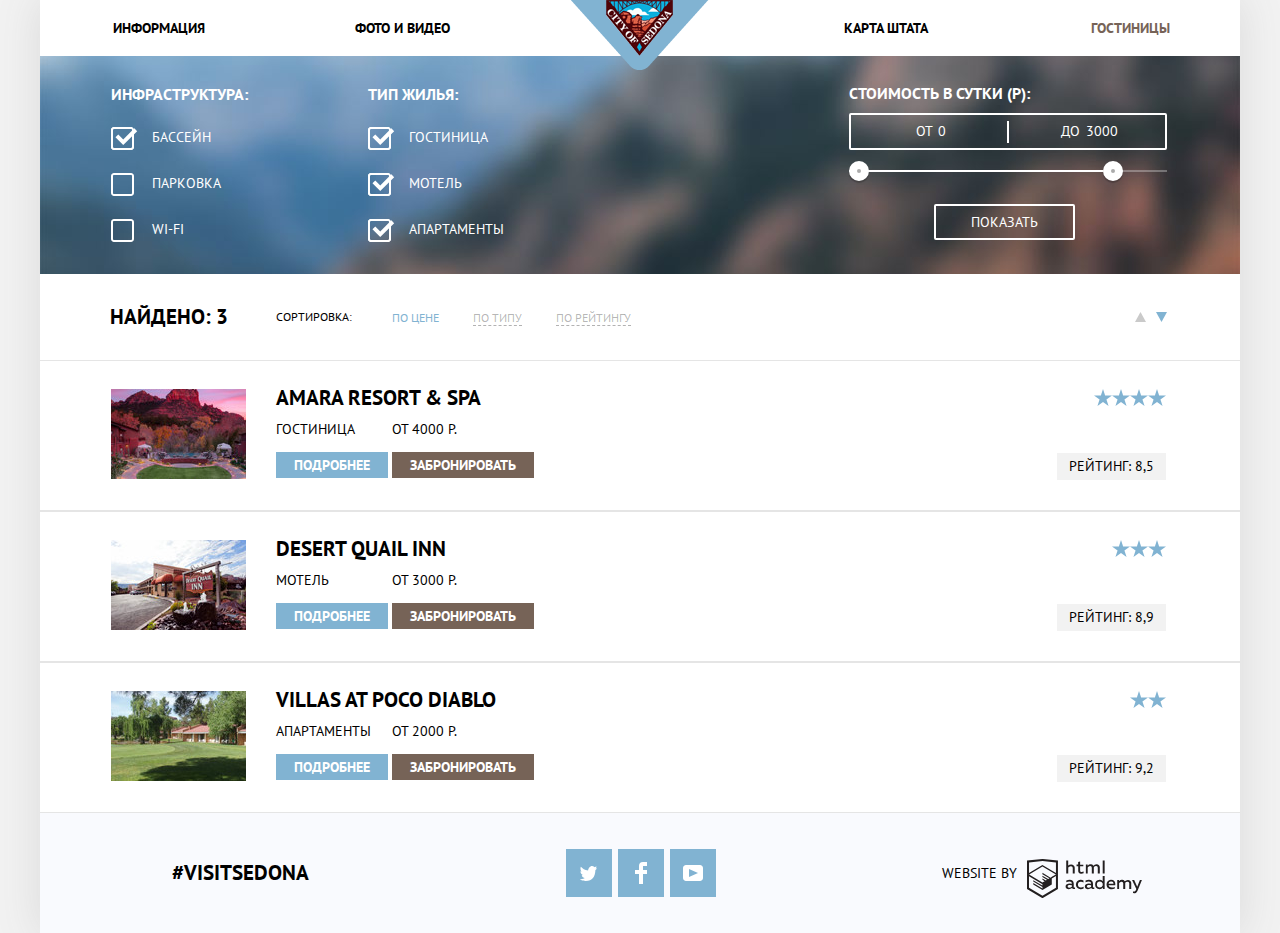
==== commit 592639cd: "итог +" ====
--- a/hotels.html
+++ b/hotels.html
@@ -5,7 +5,7 @@
     <title>HTML Academy: Седона</title>
     <link href="https://fonts.googleapis.com/css?family=PT+Sans:400,700&amp;subset=cyrillic" rel="stylesheet">
     <link href="css/normalize.css" rel="stylesheet">
-    <link href="css/style-prefix-mini.css" rel="stylesheet">
+    <link href="css/style.min.css" rel="stylesheet">
   </head>
 
   <body>
@@ -240,7 +240,7 @@
 
     <footer class="main-footer">
       <div  class="footer-hashtag">
-        <p>#VISITSEDONA</p>
+        #visitSEDONA
       </div>
 
       <div class="footer-social">
--- a/css/style.min.css
+++ b/css/style.min.css
@@ -0,0 +1,1333 @@
+body {
+    margin: 0;
+    padding: 0;
+    font-family: "PT Sans",Arial,sans-serif;
+    font-size: 14px;
+    line-height: 21px;
+    font-weight: 400;
+    text-transform: uppercase;
+    text-align: center;
+    vertical-align: middle;
+    color: #000;
+    background-color: #f2f2f2
+}
+
+a {
+    text-decoration: none
+}
+
+.visually-hidden:not(:focus):not(:active),input[type=checkbox].visually-hidden,input[type=radio].visually-hidden {
+    position: absolute;
+    width: 1px;
+    height: 1px;
+    margin: -1px;
+    border: 0;
+    padding: 0;
+    white-space: nowrap;
+    -webkit-clip-path: inset(100%);
+    clip-path: inset(100%);
+    clip: rect(0 0 0 0);
+    overflow: hidden
+}
+
+.basic {
+    padding: 0;
+    margin: 0 auto;
+    width: 1200px;
+    -webkit-box-shadow: 0 0 40px 2px #dbdbdb;
+    box-shadow: 0 0 40px 2px #dbdbdb;
+    vertical-align: middle;
+    position: relative
+}
+
+.main-navigation,.site-navigation {
+    display: -webkit-box;
+    display: -ms-flexbox;
+    display: flex;
+    padding: 0;
+    margin: 0;
+    background-color: #fff
+}
+
+.main-navigation {
+    font-size: 14px;
+    line-height: 26px;
+    font-weight: 700;
+    color: #000;
+    -webkit-box-orient: vertical;
+    -webkit-box-direction: reverse;
+    -ms-flex-direction: column-reverse;
+    flex-direction: column-reverse
+}
+
+.site-navigation {
+    -webkit-box-pack: justify;
+    -ms-flex-pack: justify;
+    justify-content: space-between;
+    -webkit-box-align: center;
+    -ms-flex-align: center;
+    align-items: center;
+    width: 1200px;
+    min-height: 56px;
+    list-style: none
+}
+
+.site-navigation li {
+    width: 288px
+}
+
+.site-navigation li:first-of-type {
+    padding-left: 73px;
+    display: -webkit-box;
+    display: -ms-flexbox;
+    display: flex;
+    -webkit-box-pack: start;
+    -ms-flex-pack: start;
+    justify-content: flex-start
+}
+
+.site-navigation li:last-of-type {
+    padding-right: 70px;
+    display: -webkit-box;
+    display: -ms-flexbox;
+    display: flex;
+    -webkit-box-pack: end;
+    -ms-flex-pack: end;
+    justify-content: flex-end
+}
+
+.site-navigation li:nth-of-type(2) {
+    margin-right: 50px;
+    display: -webkit-box;
+    display: -ms-flexbox;
+    display: flex;
+    -webkit-box-pack: start;
+    -ms-flex-pack: start;
+    justify-content: flex-start
+}
+
+.site-navigation li:nth-of-type(3) {
+    margin-left: 40px;
+    display: -webkit-box;
+    display: -ms-flexbox;
+    display: flex;
+    -webkit-box-pack: end;
+    -ms-flex-pack: end;
+    justify-content: flex-end
+}
+
+.site-navigation a {
+    color: #000
+}
+
+.hotels h3:focus,.hotels h3:hover,.site-navigation a:focus,.site-navigation a:hover {
+    color: #81b3d2
+}
+
+.hotels h3:active,.site-navigation a:active {
+    color: rgba(0,0,0,.3)
+}
+
+.navigation-active a,.site-navigation .active {
+    color: #766357
+}
+
+.logo {
+    position: absolute;
+    -webkit-transform: translateX(-50%);
+    -ms-transform: translateX(-50%);
+    transform: translateX(-50%);
+    top: 0;
+    left: 50%;
+    z-index: 3
+}
+
+.description,.features-list {
+    margin: 0;
+    display: -webkit-box;
+    display: -ms-flexbox;
+    display: flex
+}
+
+.description {
+    width: 1200px;
+    min-height: 216px;
+    background-color: #fff;
+    -webkit-box-orient: vertical;
+    -webkit-box-direction: normal;
+    -ms-flex-direction: column;
+    flex-direction: column;
+    -webkit-box-align: center;
+    -ms-flex-align: center;
+    align-items: center;
+    -webkit-box-pack: start;
+    -ms-flex-pack: start;
+    justify-content: flex-start
+}
+
+.description h1 {
+    margin-left: 370px;
+    margin-right: 370px;
+    margin-top: 60px;
+    width: 450px;
+    font-size: 21px;
+    line-height: 26px;
+    font-weight: 700
+}
+
+.description h2 {
+    margin-top: 12px;
+    font: inherit;
+    font-size: 14px;
+    line-height: 26px;
+    font-weight: 400
+}
+
+.features-list {
+    padding: 0;
+    list-style: none;
+    -ms-flex-wrap: wrap;
+    flex-wrap: wrap;
+    -webkit-box-flex: 0;
+    -ms-flex-positive: 0;
+    flex-grow: 0
+}
+
+.features-item h3,.features-item-1 h3,.features-item-2 h3 {
+    font-size: 21px;
+    line-height: 21px;
+    font-weight: 700
+}
+
+.features-item-1,.features-item-1 .blue {
+    min-height: 256px;
+    -webkit-box-pack: center;
+    -ms-flex-pack: center;
+    justify-content: center
+}
+
+.features-item-1 {
+    margin-left: 0;
+    padding: 0;
+    display: -webkit-box;
+    display: -ms-flexbox;
+    display: flex;
+    width: 1200px
+}
+
+.features-item-1 .blue,.features-item-1 .blue-img {
+    margin: 0;
+    display: -webkit-box;
+    display: -ms-flexbox;
+    display: flex;
+    -webkit-box-align: center;
+    -ms-flex-align: center;
+    align-items: center
+}
+
+.features-item-1 .blue {
+    background-color: #81b3d2;
+    color: #fff;
+    -webkit-box-orient: vertical;
+    -webkit-box-direction: normal;
+    -ms-flex-direction: column;
+    flex-direction: column;
+    -ms-flex-wrap: wrap;
+    flex-wrap: wrap;
+    width: 400px
+}
+
+.features-item-1 .blue-img {
+    padding: 0;
+    height: 256px;
+    width: 800px
+}
+
+.blue h3 {
+    display: block;
+    width: 160px;
+    margin-bottom: 25px
+}
+
+.blue .one {
+    padding-bottom: 17px;
+    padding-top: 10px;
+    font-size: 14px;
+    line-height: 21px;
+    font-weight: 400;
+    width: 280px
+}
+
+.blue .one,.blue .two,.features-item-2 {
+    display: -webkit-box;
+    display: -ms-flexbox;
+    display: flex
+}
+
+.blue .two {
+    font-size: 14px;
+    line-height: 21px;
+    width: 310px;
+    padding-bottom: 17px;
+    padding-top: 10px
+}
+
+.features-item,.features-item-2 {
+    margin: 0;
+    padding: 0;
+    width: 400px;
+    -webkit-box-orient: vertical;
+    -webkit-box-direction: normal;
+    -ms-flex-direction: column;
+    flex-direction: column;
+    -webkit-box-pack: center;
+    -ms-flex-pack: center;
+    justify-content: center;
+    -webkit-box-align: center;
+    -ms-flex-align: center;
+    align-items: center
+}
+
+.features-item-2 {
+    background-color: #fff;
+    min-height: 330px
+}
+
+.features-item-2 h3 {
+    padding-top: 10px;
+    display: block
+}
+
+.features-item-2 p {
+    margin: 0;
+    padding-bottom: 25px;
+    padding-top: 5px;
+    display: block;
+    width: 290px
+}
+
+.features-item-2 .icon {
+    width: 76px;
+    height: 74px;
+    -webkit-box-align: end;
+    -ms-flex-align: end;
+    align-items: flex-end;
+    -ms-flex-pack: distribute;
+    justify-content: space-around
+}
+
+.features-item {
+    min-height: 256px
+}
+
+.features-item h3 {
+    margin-bottom: 25px;
+    display: block;
+    width: 130px
+}
+
+.features-item p {
+    display: block;
+    width: 280px;
+    padding-top: 10px;
+    padding-bottom: 20px
+}
+
+.features-item,.features-item-2 .icon,.intro,.intro .intro-item,.search-button {
+    display: -webkit-box;
+    display: -ms-flexbox;
+    display: flex
+}
+
+.intro {
+    margin: 0;
+    padding: 0;
+    border-color: #4176a1;
+    background: url(../img/background_photo.jpg) no-repeat center;
+    background-position: center -56px;
+    width: 1200px;
+    height: 508px;
+    -ms-flex-line-pack: center;
+    align-content: center;
+    -webkit-box-pack: center;
+    -ms-flex-pack: center;
+    justify-content: center;
+    position: relative
+}
+
+.intro::after {
+    content: "";
+    display: block;
+    position: absolute;
+    bottom: 0;
+    left: 0;
+    right: 0;
+    width: 1200px;
+    height: 57px;
+    background: url(../img/kant.png) no-repeat top center
+}
+
+.intro .intro-item,.search-button {
+    -webkit-box-align: center;
+    -ms-flex-align: center;
+    align-items: center
+}
+
+.intro .intro-item {
+    margin-bottom: 2px;
+    -webkit-box-pack: center;
+    -ms-flex-pack: center;
+    justify-content: center
+}
+
+.search,.search-button {
+    margin: 0;
+    padding: 0;
+    width: 1200px
+}
+
+.search-button {
+    background-color: #fff;
+    text-align: center;
+    -webkit-box-orient: vertical;
+    -webkit-box-direction: normal;
+    -ms-flex-direction: column;
+    flex-direction: column;
+    -webkit-box-pack: start;
+    -ms-flex-pack: start;
+    justify-content: flex-start;
+    min-height: 291px;
+    position: relative
+}
+
+.interest {
+    font-size: 30px;
+    line-height: 36px;
+    font-weight: 700;
+    padding: 0;
+    margin-bottom: 10px;
+    margin-top: 50px
+}
+
+.search-data {
+    font-size: 14px;
+    line-height: 24px;
+    font-weight: 400
+}
+
+.button {
+    margin: 0;
+    padding: 0;
+    position: absolute;
+    bottom: 0;
+    -webkit-transform: translateX(-50%);
+    -ms-transform: translateX(-50%);
+    transform: translateX(-50%);
+    left: 50%;
+    border: 0;
+    border-radius: 0;
+    background-color: #766357;
+    color: #fff;
+    width: 568px;
+    min-height: 86px;
+    font: inherit;
+    font-size: 21px;
+    line-height: 26px;
+    font-weight: 700;
+    text-transform: uppercase
+}
+
+.button:focus,.button:hover {
+    background-color: #604e43
+}
+
+.button:active {
+    background-color: #503e33;
+    color: rgba(255,255,255,.3)
+}
+
+.modal {
+    margin: 0;
+    -webkit-box-shadow: 0 2px 10px 2px #dbdbdb;
+    box-shadow: 0 2px 10px 2px #dbdbdb;
+    background-color: #fff;
+    text-align: center;
+    width: 458px;
+    padding: 55px;
+    position: absolute;
+    -webkit-transform: translateX(-50%);
+    -ms-transform: translateX(-50%);
+    transform: translateX(-50%);
+    left: 50%;
+    display: -webkit-box;
+    display: -ms-flexbox;
+    display: flex;
+    -webkit-box-pack: start;
+    -ms-flex-pack: start;
+    justify-content: flex-start;
+    -webkit-box-align: start;
+    -ms-flex-align: start;
+    align-items: flex-start;
+    -webkit-animation: bounce .8s;
+    animation: bounce .8s
+}
+
+.modal-close {
+    display: none
+}
+
+.arrival,.leave,.modal-button {
+    line-height: 26px;
+    font-weight: 700
+}
+
+.modal-button {
+    border: 0;
+    border-radius: 0;
+    background-color: #81b3d2;
+    width: 458px;
+    min-height: 58px;
+    color: #fff;
+    font: inherit;
+    font-size: 21px
+}
+
+.arrival,.leave {
+    font-size: 14px;
+    margin-bottom: 28px
+}
+
+.arrival input {
+    margin-left: 18px
+}
+
+.leave input {
+    margin-left: 15px
+}
+
+.date {
+    padding-right: 38px;
+    width: 290px;
+    min-height: 34px;
+    margin: 0;
+    border: solid 2px transparent;
+    background-color: #f2f2f2;
+    position: relative;
+    outline: 0
+}
+
+.date:focus,.date:hover {
+    background-color: #ebebeb;
+    border: solid 2px transparent
+}
+
+.date:active {
+    background-color: #fff;
+    border: 2px solid #ebebeb
+}
+
+.date[placeholder] {
+    text-transform: uppercase;
+    font: inherit;
+    padding-left: 13px;
+    font-size: 14px;
+    line-height: 26px;
+    font-weight: 700;
+    color: #000
+}
+
+.arrival svg,.leave svg {
+    position: absolute;
+    left: 485px;
+    top: 63px;
+    fill: #a9a9a9
+}
+
+.leave svg {
+    top: 132px
+}
+
+.arrival svg:focus,.arrival svg:hover,.leave svg:focus,.leave svg:hover {
+    fill: #000
+}
+
+.arrival svg:active,.leave svg:active {
+    fill: #81b3d2
+}
+
+.count {
+    -webkit-box-flex: 0;
+    -ms-flex-positive: 0;
+    flex-grow: 0;
+    -webkit-box-pack: start;
+    -ms-flex-pack: start;
+    justify-content: flex-start;
+    margin-bottom: 54px;
+    font: inherit;
+    font-size: 14px;
+    line-height: 26px;
+    font-weight: 700
+}
+
+.count,.count .count-adult,.count .count-children {
+    display: -webkit-box;
+    display: -ms-flexbox;
+    display: flex;
+    -webkit-box-align: center;
+    -ms-flex-align: center;
+    align-items: center
+}
+
+.count .count-adult {
+    padding-right: 53px;
+    margin: 0
+}
+
+.count-adult label {
+    margin-right: 42px
+}
+
+.count .count-children {
+    padding: 0
+}
+
+.count-children label {
+    margin-right: 26px
+}
+
+.btn,.output {
+    border: 0;
+    border-radius: 0;
+    background-color: #f2f2f2
+}
+
+.output {
+    margin: 0;
+    width: 38px;
+    min-height: 38px;
+    text-align: center;
+    padding: 0
+}
+
+.output[placeholder] {
+    text-transform: uppercase;
+    font: inherit;
+    font-size: 14px;
+    line-height: 26px;
+    font-weight: 700;
+    color: #000
+}
+
+.btn {
+    font-size: 0;
+    padding: 19px;
+    position: relative
+}
+
+.btn::after,.btn::before {
+    content: "";
+    position: absolute;
+    top: 18px;
+    left: 15px;
+    width: 10px;
+    height: 3px;
+    background-color: #a8a8a8
+}
+
+.btn-plus::after {
+    -webkit-transform: rotate(90deg);
+    -ms-transform: rotate(90deg);
+    transform: rotate(90deg)
+}
+
+.btn:focus::after,.btn:focus::before,.btn:hover::after,.btn:hover::before {
+    background-color: #000
+}
+
+.btn:active::after,.btn:active::before {
+    background-color: #81b3d4
+}
+
+.modal-button:focus,.modal-button:hover {
+    background-color: #669ec0
+}
+
+.modal-button:active {
+    background-color: #5496bd;
+    color: rgba(255,255,255,.3)
+}
+
+.map {
+    background-color: #cbdda9;
+    background: url(../img/map.jpg) no-repeat top;
+    height: 593px
+}
+
+.map iframe {
+    border: 0
+}
+
+.footer-hashtag,.main-footer {
+    -webkit-box-align: center;
+    -ms-flex-align: center;
+    align-items: center
+}
+
+.main-footer {
+    padding: 0;
+    color: #000;
+    background-color: rgba(249,251,255,.9);
+    display: -webkit-box;
+    display: -ms-flexbox;
+    display: flex;
+    width: 1200px;
+    min-height: 120px;
+    -webkit-box-pack: justify;
+    -ms-flex-pack: justify;
+    justify-content: space-between
+}
+
+.footer-opacity.main-footer {
+    position: relative;
+    margin-top: -120px
+}
+
+.footer-hashtag {
+    margin-left: 132px;
+    font-size: 21px;
+    line-height: 26px;
+    font-weight: 700;
+    -webkit-box-pack: center;
+    -ms-flex-pack: center;
+    justify-content: center
+}
+
+.footer-social li {
+    text-align: center
+}
+
+.footer-hashtag,.footer-social ul,.social-button {
+    display: -webkit-box;
+    display: -ms-flexbox;
+    display: flex
+}
+
+.footer-social ul {
+    padding-right: 10px;
+    list-style: none
+}
+
+.social-button {
+    background-color: #81b3d2;
+    width: 46px;
+    height: 48px;
+    margin: 3px;
+    fill: #fff;
+    -webkit-box-flex: 0;
+    -ms-flex-positive: 0;
+    flex-grow: 0;
+    -webkit-box-align: center;
+    -ms-flex-align: center;
+    align-items: center;
+    -webkit-box-pack: center;
+    -ms-flex-pack: center;
+    justify-content: center
+}
+
+.social-button:focus,.social-button:hover {
+    background-color: #669ec0
+}
+
+.social-button:active {
+    background-color: #5496bd;
+    fill: #88b6d1
+}
+
+.footer-copyright,.footer-copyright p {
+    display: -webkit-box;
+    display: -ms-flexbox;
+    display: flex
+}
+
+.footer-copyright {
+    -webkit-box-pack: end;
+    -ms-flex-pack: end;
+    justify-content: flex-end;
+    padding-right: 98px;
+    -webkit-box-align: end;
+    -ms-flex-align: end;
+    align-items: flex-end
+}
+
+.footer-copyright p {
+    font-size: 14px;
+    line-height: 26px;
+    font-weight: 400;
+    -webkit-box-align: center;
+    -ms-flex-align: center;
+    align-items: center
+}
+
+.logo-html {
+    padding-left: 10px;
+    display: inline-block;
+    vertical-align: middle;
+    width: 115px;
+    height: 41px;
+    fill: #231f20
+}
+
+.logo-html:focus,.logo-html:hover {
+    fill: #81b3d2
+}
+
+.logo-html:active {
+    fill: #bdbbbc
+}
+
+.filters {
+    margin: 0;
+    padding: 0;
+    background: url(../img/filter_background.jpg) no-repeat;
+    background-color: #7fa0c1;
+    background-position: 0 -55px;
+    width: 1200px;
+    min-height: 304px
+}
+
+.filters-box {
+    margin: 0;
+    padding: 0;
+    display: -webkit-box;
+    display: -ms-flexbox;
+    display: flex;
+    -webkit-box-pack: start;
+    -ms-flex-pack: start;
+    justify-content: flex-start;
+    min-height: 218px
+}
+
+.filters-item {
+    margin: 0;
+    width: 160px;
+    min-height: 155px;
+    color: #fff
+}
+
+.filters-item:first-of-type {
+    margin-left: 71px
+}
+
+.filters-item:nth-last-of-type(2) {
+    margin-left: 97px
+}
+
+.filters-item h3 {
+    text-align: left;
+    margin-top: 28px;
+    margin-bottom: 22px;
+    font-size: 16px;
+    line-height: 21px;
+    font-weight: 700
+}
+
+.filters-item label {
+    font-size: 14px;
+    line-height: 21px;
+    font-weight: 400;
+    display: -webkit-box;
+    display: -ms-flexbox;
+    display: flex
+}
+
+.filters-item input {
+    color: #fff
+}
+
+.checkbox {
+    display: none
+}
+
+.checkbox-custom {
+    position: relative;
+    width: 23px;
+    height: 23px;
+    background: url(../img/checkbox-off.svg) no-repeat center;
+    margin-right: 18px;
+    margin-bottom: 23px
+}
+
+.checkbox-custom .label {
+    display: inline-block;
+    vertical-align: middle
+}
+
+.checkbox:checked+.checkbox-custom::before {
+    content: "";
+    display: block;
+    position: absolute;
+    top: 0;
+    right: 0;
+    bottom: 0;
+    left: 0;
+    width: 27px;
+    height: 23px;
+    background: url(../img/checkbox-on.svg) no-repeat center
+}
+
+.checkbox:checked:disabled+.checkbox-custom::before {
+    content: "";
+    display: block;
+    position: absolute;
+    top: 0;
+    right: 0;
+    bottom: 0;
+    left: 0;
+    width: 27px;
+    height: 23px;
+    background: url(../img/checkbox-on-g.svg) no-repeat center
+}
+
+.checkbox:disabled+.checkbox-custom::before {
+    content: "";
+    display: block;
+    position: absolute;
+    top: 0;
+    right: 0;
+    bottom: 0;
+    left: 0;
+    width: 23px;
+    height: 23px;
+    background: url(../img/checkbox-off-g.svg) no-repeat center
+}
+
+.filter-range {
+    width: 318px;
+    margin-top: 27px;
+    margin-left: 321px;
+    color: #fff;
+    text-transform: uppercase
+}
+
+.filter-range-title {
+    margin-bottom: 9px;
+    text-align: left;
+    font-weight: 700;
+    font-size: 16px;
+    line-height: 21px
+}
+
+.price-controls {
+    position: relative;
+    height: 33px;
+    margin-bottom: 20px;
+    font-size: 0;
+    border: 2px solid #fff;
+    border-radius: 2px
+}
+
+.price-controls::after {
+    content: "";
+    position: absolute;
+    top: 50%;
+    left: 50%;
+    width: 2px;
+    height: 22px;
+    background: #fff;
+    -webkit-transform: translate(-50%,-50%);
+    -ms-transform: translate(-50%,-50%);
+    transform: translate(-50%,-50%)
+}
+
+.price-controls label {
+    display: inline-block;
+    font-size: 14px;
+    line-height: 30px;
+    vertical-align: top;
+    cursor: pointer
+}
+
+.price-controls .min-price {
+    padding-left: 57px
+}
+
+.price-controls .max-price {
+    padding-left: 51px
+}
+
+.price-controls input {
+    width: 70px;
+    color: inherit;
+    font: inherit;
+    background: 0 0;
+    border: 0
+}
+
+.range-controls {
+    position: relative;
+    margin-bottom: 32px
+}
+
+.range-controls .scale {
+    height: 2px;
+    background: rgba(255,255,255,.3)
+}
+
+.range-controls .bar {
+    width: 80%;
+    height: 2px;
+    background: #fff
+}
+
+.range-toggle {
+    position: absolute;
+    top: -9px;
+    width: 4px;
+    height: 4px;
+    background: #ababab;
+    border: 8px solid #fff;
+    border-radius: 50%;
+    -webkit-box-shadow: 0 2px 1px 0 rgba(0,1,1,.2);
+    box-shadow: 0 2px 1px 0 rgba(0,1,1,.2);
+    cursor: pointer
+}
+
+.range-toggle:focus,.range-toggle:hover {
+    background: #ababab;
+    border: 9px solid #fff;
+    border-radius: 50%;
+    -webkit-box-shadow: 0 2px 1px 0 rgba(0,1,1,.2);
+    box-shadow: 0 2px 1px 0 rgba(0,1,1,.2);
+    cursor: pointer
+}
+
+.range-toggle-min {
+    left: 0
+}
+
+.range-toggle-max {
+    left: 80%
+}
+
+.btn-transparent {
+    display: block;
+    margin: 0 85px;
+    padding: 6px 35px;
+    font: inherit;
+    font-size: 14px;
+    line-height: 20px;
+    color: #fff;
+    text-transform: uppercase;
+    background: 0 0;
+    border: 2px solid #fff;
+    border-radius: 2px;
+    cursor: pointer
+}
+
+.btn-transparent:hover {
+    color: #000;
+    background: #fff
+}
+
+.sort,.sort ul {
+    display: -webkit-box;
+    display: -ms-flexbox;
+    display: flex
+}
+
+.sort {
+    margin: 0;
+    padding-left: 70px;
+    -webkit-box-pack: start;
+    -ms-flex-pack: start;
+    justify-content: flex-start;
+    min-height: 86px;
+    background-color: #fff;
+    -webkit-box-align: center;
+    -ms-flex-align: center;
+    align-items: center;
+    -ms-flex-wrap: nowrap;
+    flex-wrap: nowrap
+}
+
+.sort .sort-type,.sort a {
+    font-size: 12px;
+    line-height: 18px;
+    font-weight: 400
+}
+
+.sort ul {
+    list-style: none
+}
+
+.sort a {
+    color: rgba(0,0,0,.3);
+    border-bottom: 1px dashed rgba(0,0,0,.3);
+    margin-right: 34px
+}
+
+.sort .number {
+    margin-right: 48px;
+    font-size: 21px;
+    line-height: 26px;
+    font-weight: 700
+}
+
+.sort a:focus,.sort a:hover {
+    color: #81b3d2;
+    border-bottom: 1px dashed #81b3d2
+}
+
+.sort a:active {
+    color: #000;
+    border-bottom: none
+}
+
+.sort .sort-active {
+    color: #81b3d2;
+    border-bottom: none
+}
+
+.sort .up {
+    margin-top: 10px;
+    margin-left: 470px;
+    fill: #cacaca;
+    font-size: 0
+}
+
+.sort span:focus,.sort span:hover {
+    fill: #231f20
+}
+
+.sort .down,.sort span:active {
+    fill: #81b3d2
+}
+
+.sort .down {
+    margin-top: 10px;
+    margin-left: 10px;
+    font-size: 0
+}
+
+.hotels h3 {
+    margin: 0;
+    padding: 0;
+    color: #000;
+    display: -webkit-box;
+    display: -ms-flexbox;
+    display: flex;
+    -webkit-box-align: start;
+    -ms-flex-align: start;
+    align-items: flex-start;
+    font-size: 21px;
+    line-height: 25px;
+    font-weight: 700
+}
+
+.booking,.booking a,.readmore {
+    font-size: 14px;
+    line-height: 21px
+}
+
+.booking,.readmore {
+    padding: 0;
+    font-weight: 400
+}
+
+.booking a {
+    background-color: #766357;
+    width: 142px;
+    min-height: 27px;
+    color: #fff;
+    font-weight: 700
+}
+
+.booking a:focus,.booking a:hover {
+    background-color: #604e43
+}
+
+.booking a:active {
+    background-color: #503e33;
+    color: rgba(255,255,255,.3)
+}
+
+.readmore a {
+    background-color: #81b3d2;
+    width: 142px;
+    height: 27px;
+    color: #fff;
+    font-size: 14px;
+    line-height: 21px;
+    font-weight: 700
+}
+
+.readmore a:focus,.readmore a:hover {
+    background-color: #669ec0
+}
+
+.readmore a:active {
+    background-color: #5496bd;
+    color: rgba(255,255,255,.3)
+}
+
+.hotels {
+    padding: 0;
+    margin: 0;
+    background-color: #fff;
+    width: 1200px;
+    -webkit-box-align: start;
+    -ms-flex-align: start;
+    align-items: flex-start;
+    -webkit-box-pack: start;
+    -ms-flex-pack: start;
+    justify-content: flex-start;
+    -ms-flex-wrap: nowrap;
+    flex-wrap: nowrap;
+    min-height: 149px;
+    border-top: 1px solid #e5e5e5;
+    border-bottom: 1px solid #e5e5e5
+}
+
+.hotel,.hotels,.itempicture {
+    display: -webkit-box;
+    display: -ms-flexbox;
+    display: flex
+}
+
+.hotel {
+    padding: 0;
+    -ms-flex-wrap: wrap;
+    flex-wrap: wrap;
+    -webkit-box-pack: center;
+    -ms-flex-pack: center;
+    justify-content: center;
+    -webkit-box-flex: 0;
+    -ms-flex-positive: 0;
+    flex-grow: 0;
+    width: 258px;
+    min-height: 90px;
+    margin-top: 24px
+}
+
+.hotel h3 {
+    margin: 0;
+    padding: 0;
+    width: 100%;
+    text-align: left
+}
+
+.itempicture {
+    margin-top: 28px;
+    margin-left: 71px;
+    margin-right: 30px;
+    -webkit-box-align: start;
+    -ms-flex-align: start;
+    align-items: flex-start
+}
+
+.readmore {
+    margin-top: 9px;
+    width: 45%;
+    text-align: left;
+    display: block
+}
+
+.booking:first-of-type,.readmore:first-of-type {
+    margin-bottom: 6px
+}
+
+.booking {
+    margin-top: 9px;
+    width: 55%;
+    text-align: left;
+    display: block
+}
+
+.booking .booking-button,.readmore .readmore-button {
+    width: 112px;
+    min-height: 12px;
+    padding: 4px 18px;
+    border: 0
+}
+
+.readmore .readmore-button {
+    width: 80px
+}
+
+.rating {
+    width: 100px;
+    min-height: 105px;
+    padding: 0;
+    margin-top: 28px;
+    margin-right: 74px;
+    display: -webkit-box;
+    display: -ms-flexbox;
+    display: flex;
+    -webkit-box-orient: vertical;
+    -webkit-box-direction: normal;
+    -ms-flex-direction: column;
+    flex-direction: column;
+    -webkit-box-pack: justify;
+    -ms-flex-pack: justify;
+    justify-content: space-between;
+    -webkit-box-align: end;
+    -ms-flex-align: end;
+    align-items: flex-end;
+    -webkit-box-flex: 1;
+    -ms-flex-positive: 1;
+    flex-grow: 1
+}
+
+.rating p {
+    background-color: #f2f2f2;
+    padding: 3px 12px;
+    margin-top: 5px
+}
+
+.starfull {
+    font-size: 0
+}
+
+@-webkit-keyframes bounce {
+    0% {
+        -webkit-transform: translateX(-5000px);
+        transform: translateX(-5000px)
+    }
+
+    60% {
+        -webkit-transform: translateX(500px);
+        transform: translateX(500px)
+    }
+
+    90% {
+        -webkit-transform: translateX(-500px);
+        transform: translateX(-500px)
+    }
+
+    to {
+        -webkit-transform: translateX(0);
+        transform: translateX(0)
+    }
+}
+
+@keyframes bounce {
+    0% {
+        -webkit-transform: translateX(-5000px);
+        transform: translateX(-5000px)
+    }
+
+    60% {
+        -webkit-transform: translateX(500px);
+        transform: translateX(500px)
+    }
+
+    90% {
+        -webkit-transform: translateX(-500px);
+        transform: translateX(-500px)
+    }
+
+    to {
+        -webkit-transform: translateX(0);
+        transform: translateX(0)
+    }
+}
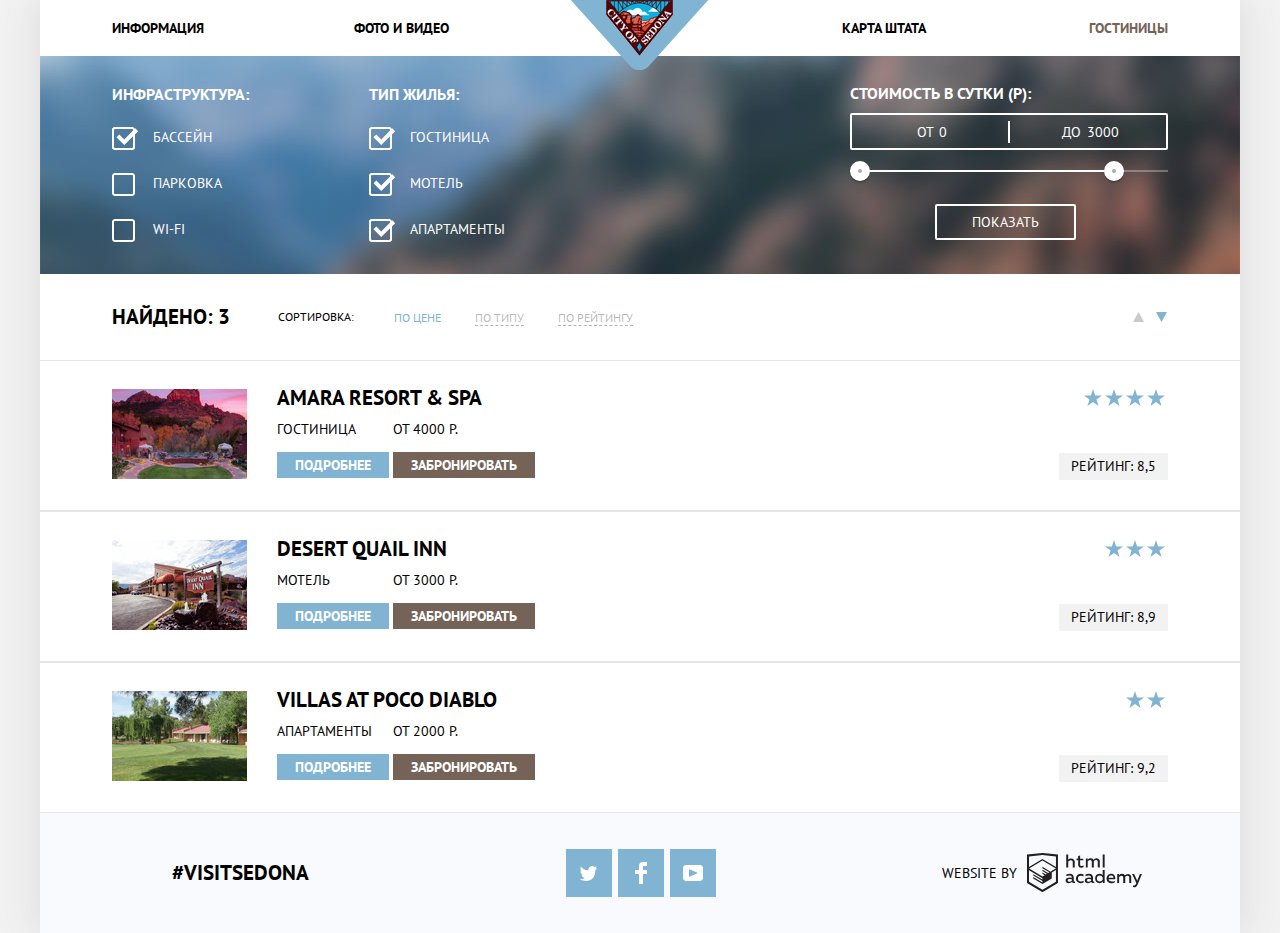
==== commit f7c86aff: "форматирование" ====
--- a/hotels.html
+++ b/hotels.html
@@ -4,8 +4,8 @@
     <meta charset="utf-8">
     <title>HTML Academy: Седона</title>
     <link href="https://fonts.googleapis.com/css?family=PT+Sans:400,700&amp;subset=cyrillic" rel="stylesheet">
-    <link href="css/normalize.css" rel="stylesheet">
-    <link href="css/style.min.css" rel="stylesheet">
+    <link href="css/normalize.min.css" rel="stylesheet">
+    <link href="css/style.css" rel="stylesheet">
   </head>
 
   <body>
@@ -23,7 +23,7 @@
         </ul>
       </nav>
     </header>
-    <main class="conteiner">
+    <main class="conteine">
       <h1 class="visually-hidden">Отели Седоны</h1>
 
       <section class="filters">
@@ -81,20 +81,18 @@
                   <button class="btn-transparent" type="submit">Показать</button>
                 </div>
             </form>
-
-            <div class="sort">
-              <p class="number">Найдено: 3</p>
-              <span class="sort-type">СОРТИРОВКА:</span>
-              <ul>
-                <li><a class="sort-active" href="#">ПО ЦЕНЕ</a></li>
-                <li><a href="#">ПО ТИПУ</a></li>
-                <li><a href="#">ПО РЕЙТИНГУ</a></li>
-              </ul>
-                <span class="up">по возрастанию<svg xmlns="http://www.w3.org/2000/svg" width="11" height="10" viewBox="0 0 11 10"><path d="M5.5 0L0 10h11z"/></svg></span>
-                <span class="down">по убыванию<svg xmlns="http://www.w3.org/2000/svg" width="11" height="10" viewBox="0 0 11 10"><path d="M5.5 10L0 0h11"/></svg></span>
-
-            </div>
       </section>
+      <div class="sort">
+        <p class="number">Найдено: 3</p>
+        <span class="sort-type">СОРТИРОВКА:</span>
+        <ul>
+          <li><a class="sort-active option" href="#">ПО ЦЕНЕ</a></li>
+          <li><a class="option" href="#">ПО ТИПУ</a></li>
+          <li><a class="option" href="#">ПО РЕЙТИНГУ</a></li>
+        </ul>
+          <a href="#" class="up">по возрастанию<svg xmlns="http://www.w3.org/2000/svg" width="11" height="10" viewBox="0 0 11 10"><path d="M5.5 0L0 10h11z"/></svg></a>
+          <a href="#" class="down">по убыванию<svg xmlns="http://www.w3.org/2000/svg" width="11" height="10" viewBox="0 0 11 10"><path d="M5.5 10L0 0h11"/></svg></a>
+      </div>
 
       <div class="hotels">
         <div class="itempicture">
@@ -247,11 +245,13 @@
         <ul>
           <li><a class="social-button" href="#">
             <span class="visually-hidden">Twitter</span>
-            <svg xmlns="http://www.w3.org/2000/svg" xmlns:xlink="http://www.w3.org/1999/xlink" width="17" height="15" viewBox="0 0 17 15"><path d="M10.95.144c1.685-.496 2.984.27 3.577 1.179.673-.231 1.331-.481 2.011-.708a2.345 2.345 0 0 1-.857 1.768c.685.17 1.304-.491 1.304-.491-.169 1-1.006 1.788-1.563 2.024-.231 6.75-3.175 11.217-10.077 11.082h-.446c-.41 0-4.164-.46-4.898-1.887 2.271.196 3.893-.422 4.693-1.177-.96-.3-2.679-.477-2.979-2.95.349.106.564.228 1.19.119C1.705 8.247.374 7.53.448 5.33c.285.328 1.067.536 1.34.472C1.085 5.561-.182 2.442.894.85c1.818 1.854 3.735 3.606 7.152 3.773C8.254 2.33 9.183.793 10.95.144z"/></svg>
+            <svg xmlns="http://www.w3.org/2000/svg" xmlns:xlink="http://www.w3.org/1999/xlink" width="17" height="15" viewBox="0 0 17 15"><path d="M10.95.144c1.685-.496 2.984.27 3.577 1.179.673-.231 1.331-.481 2.011-.708a2.345 2.345 0 0 1-.857 1.768c.685.17 1.304-.491 1.304-.491-.169 1-1.006 1.788-1.563 2.024-.231 6.75-3.175 11.217-10.077 11.082h-.446c-.41 0-4.164-.46-4.898-1.887 2.271.196 3.893-.422 4.693-1.177-.96-.3-2.679-.477-2.979-2.95.349.106.564.228 1.19.119C1.705 8.247.374 7.53.448 5.33c.285.328 1.067.536 1.34.472C1.085 5.561-.182 2.442.894.85c1.818 1.854 3.735 3.606 7.152 3.773C8.254 2.33 9.183.793 10.95.144z"/>
+            </svg>
           </a></li>
           <li><a class="social-button" href="#">
             <span class="visually-hidden">facebook</span>
-            <svg xmlns="http://www.w3.org/2000/svg" width="12" height="22" viewBox="0 0 12 22"><path d="M12 4V0H8a4 4 0 0 0-4 4v4H0v4h4v10h4V12h4V8H8V4h4z"/></svg>
+            <svg xmlns="http://www.w3.org/2000/svg" width="12" height="22" viewBox="0 0 12 22"><path  d="M12 4V0H8a4 4 0 0 0-4 4v4H0v4h4v10h4V12h4V8H8V4h4z"/>
+            </svg>
           </a></li>
           <li><a class="social-button" href="#">
             <span class="visually-hidden">youtube</span>
@@ -262,11 +262,13 @@
       </div>
 
       <div class="footer-copyright">
-        <p>website by </p>
-         <a class="logo-html" href="https://htmlacademy.ru/intensive/htmlcss">
+        <p>website by
+          <a class="logo-html" href="https://htmlacademy.ru/intensive/htmlcss">
           <span class="visually-hidden">Логотип HTMLAcademy</span>
-            <svg id="Layer_6" data-name="Layer_6" xmlns="http://www.w3.org/2000/svg" viewBox="0 0 108.08 36.85"><title>logo htmlacademy</title><path d="M44.61,26.88a2,2,0,0,0,.55-0.1v1.33a3.25,3.25,0,0,1-1.18.21,1.67,1.67,0,0,1-1.67-1,4.84,4.84,0,0,1-3.14,1.08c-1.51,0-2.91-.83-2.91-2.55,0-2.13,2-2.79,3.71-2.79a11.08,11.08,0,0,1,2.17.25v-0.3c0-1-.76-1.77-2.19-1.77a7.42,7.42,0,0,0-3,.64v-1.7a10.21,10.21,0,0,1,3.19-.55c2.36,0,3.81,1.12,3.81,3.65v3a0.54,0.54,0,0,0,.49.59h0.17Zm-6.44-1.13A1.35,1.35,0,0,0,39.63,27h0.11a3.39,3.39,0,0,0,2.41-1V24.58a9.72,9.72,0,0,0-1.81-.21c-1,0-2.16.33-2.16,1.38h0Zm12.36-6.11a5,5,0,0,1,2.57.64V22a4.08,4.08,0,0,0-2.3-.7,2.75,2.75,0,1,0,0,5.49,5,5,0,0,0,2.43-.64v1.71a6.27,6.27,0,0,1-2.76.57A4.21,4.21,0,0,1,46,24.51q0-.21,0-0.41a4.32,4.32,0,0,1,4.18-4.46h0.38Zm12.17,7.24a2,2,0,0,0,.55-0.1v1.33a3.25,3.25,0,0,1-1.18.21,1.67,1.67,0,0,1-1.67-1,4.84,4.84,0,0,1-3.14,1.08c-1.51,0-2.91-.83-2.91-2.55,0-2.13,2-2.79,3.71-2.79a11.08,11.08,0,0,1,2.17.25v-0.3c0-1-.76-1.77-2.19-1.77a7.42,7.42,0,0,0-3,.64v-1.7a10.21,10.21,0,0,1,3.19-.55c2.36,0,3.81,1.12,3.81,3.65v3a0.54,0.54,0,0,0,.49.59h0.17Zm-6.44-1.13A1.35,1.35,0,0,0,57.73,27h0.11a3.39,3.39,0,0,0,2.41-1V24.58a9.72,9.72,0,0,0-1.81-.21c-1.06,0-2.16.33-2.16,1.38h0ZM73,16V28.2H71.35V26.88a3.88,3.88,0,0,1-3.19,1.54,4.4,4.4,0,0,1,0-8.78,3.81,3.81,0,0,1,3,1.3V16H73Zm-4.53,5.22a2.76,2.76,0,1,0,0,5.52A2.86,2.86,0,0,0,71.15,25V23A2.91,2.91,0,0,0,68.49,21.27ZM79,19.64c3.31,0,4.46,2.68,3.92,5.09H76.7c0.21,1.5,1.67,2.11,3.19,2.11a6.11,6.11,0,0,0,2.64-.59v1.6a7.14,7.14,0,0,1-3,.57C77,28.42,74.78,27,74.78,24a4.18,4.18,0,0,1,4-4.39H79Zm0.09,1.54a2.28,2.28,0,0,0-2.44,2.1v0.06H81.3A2,2,0,0,0,79.13,21.18Zm5.73,7V19.87h1.65v1a3.81,3.81,0,0,1,2.78-1.27A2.86,2.86,0,0,1,91.89,21a4.12,4.12,0,0,1,2.91-1.33A3.06,3.06,0,0,1,98,23V28.2h-1.9V23.05a1.59,1.59,0,0,0-1.42-1.75H94.42a2.8,2.8,0,0,0-2.07,1.12V28.2h-1.9V23.05A1.59,1.59,0,0,0,89,21.31H88.8a3,3,0,0,0-2.21,1.29v5.63H84.86Zm21.31-8.33h1.9l-3.91,9.46c-0.9,2.17-2.09,2.86-3.35,2.86a4.76,4.76,0,0,1-1.1-.14V30.46a2.86,2.86,0,0,0,.85.12c0.9,0,1.58-.64,2.07-1.9l0.17-.42-4-8.4h2l2.86,6.29ZM38.73,1.46V6.22a3.81,3.81,0,0,1,2.7-1.14,3.25,3.25,0,0,1,3.44,3.4v5.15H43V8.72a1.81,1.81,0,0,0-1.61-2h-0.3a2.93,2.93,0,0,0-2.32,1.39v5.52h-1.9V1.46h1.9ZM49.94,2.31v3h3V6.91h-3v3.81c0,1.1.5,1.46,1.58,1.46a4.49,4.49,0,0,0,1.69-.33v1.6A6.8,6.8,0,0,1,51,13.8a2.55,2.55,0,0,1-2.86-2.74V6.89H46.58V5.26h1.5V2.74Zm5.4,11.31V5.28H57v1A3.81,3.81,0,0,1,59.77,5a2.86,2.86,0,0,1,2.6,1.33A4.12,4.12,0,0,1,65.28,5,3.06,3.06,0,0,1,68.44,8.4v5.21h-1.9V8.46a1.59,1.59,0,0,0-1.42-1.75H64.89a2.8,2.8,0,0,0-2.07,1.12v5.78h-1.9V8.46A1.59,1.59,0,0,0,59.5,6.71H59.27A3,3,0,0,0,57.06,8v5.63H55.34ZM71.17,1.45H73V13.6H71.17V1.45ZM14.71,0H14.55L0,1.54V28.21l14.55,8.66,14.55-8.66V1.54Zm12.5,27.1L14.55,34.64,1.9,27.12V16.18l12.59,7.5V25L5.86,19.9v1.31l8.68,5.21v1.39L5.87,22.65V24l8.68,5.21,8.75-5.24V18.31L27.2,16V27.12Zm0-12.53-3.48,2-1.6,1L14.51,13v1.31L21,18.23H21l-0.14.09-1,.54-5.37-3.2V17l4.24,2.52-1,.67-3.2-1.9v1.31l2.1,1.24L14.5,22.1,2,14.65,14.51,7.11Zm0-1.32L14.49,5.76,1.91,13.25v-10L14.56,1.92,27.21,3.25v10h0Z" transform="translate(0 -0.02)"/></svg>
+          <svg id="Layer_6" data-name="Layer_6" xmlns="http://www.w3.org/2000/svg" viewBox="0 0 108.08 36.85"><title>logo htmlacademy</title><path d="M44.61,26.88a2,2,0,0,0,.55-0.1v1.33a3.25,3.25,0,0,1-1.18.21,1.67,1.67,0,0,1-1.67-1,4.84,4.84,0,0,1-3.14,1.08c-1.51,0-2.91-.83-2.91-2.55,0-2.13,2-2.79,3.71-2.79a11.08,11.08,0,0,1,2.17.25v-0.3c0-1-.76-1.77-2.19-1.77a7.42,7.42,0,0,0-3,.64v-1.7a10.21,10.21,0,0,1,3.19-.55c2.36,0,3.81,1.12,3.81,3.65v3a0.54,0.54,0,0,0,.49.59h0.17Zm-6.44-1.13A1.35,1.35,0,0,0,39.63,27h0.11a3.39,3.39,0,0,0,2.41-1V24.58a9.72,9.72,0,0,0-1.81-.21c-1,0-2.16.33-2.16,1.38h0Zm12.36-6.11a5,5,0,0,1,2.57.64V22a4.08,4.08,0,0,0-2.3-.7,2.75,2.75,0,1,0,0,5.49,5,5,0,0,0,2.43-.64v1.71a6.27,6.27,0,0,1-2.76.57A4.21,4.21,0,0,1,46,24.51q0-.21,0-0.41a4.32,4.32,0,0,1,4.18-4.46h0.38Zm12.17,7.24a2,2,0,0,0,.55-0.1v1.33a3.25,3.25,0,0,1-1.18.21,1.67,1.67,0,0,1-1.67-1,4.84,4.84,0,0,1-3.14,1.08c-1.51,0-2.91-.83-2.91-2.55,0-2.13,2-2.79,3.71-2.79a11.08,11.08,0,0,1,2.17.25v-0.3c0-1-.76-1.77-2.19-1.77a7.42,7.42,0,0,0-3,.64v-1.7a10.21,10.21,0,0,1,3.19-.55c2.36,0,3.81,1.12,3.81,3.65v3a0.54,0.54,0,0,0,.49.59h0.17Zm-6.44-1.13A1.35,1.35,0,0,0,57.73,27h0.11a3.39,3.39,0,0,0,2.41-1V24.58a9.72,9.72,0,0,0-1.81-.21c-1.06,0-2.16.33-2.16,1.38h0ZM73,16V28.2H71.35V26.88a3.88,3.88,0,0,1-3.19,1.54,4.4,4.4,0,0,1,0-8.78,3.81,3.81,0,0,1,3,1.3V16H73Zm-4.53,5.22a2.76,2.76,0,1,0,0,5.52A2.86,2.86,0,0,0,71.15,25V23A2.91,2.91,0,0,0,68.49,21.27ZM79,19.64c3.31,0,4.46,2.68,3.92,5.09H76.7c0.21,1.5,1.67,2.11,3.19,2.11a6.11,6.11,0,0,0,2.64-.59v1.6a7.14,7.14,0,0,1-3,.57C77,28.42,74.78,27,74.78,24a4.18,4.18,0,0,1,4-4.39H79Zm0.09,1.54a2.28,2.28,0,0,0-2.44,2.1v0.06H81.3A2,2,0,0,0,79.13,21.18Zm5.73,7V19.87h1.65v1a3.81,3.81,0,0,1,2.78-1.27A2.86,2.86,0,0,1,91.89,21a4.12,4.12,0,0,1,2.91-1.33A3.06,3.06,0,0,1,98,23V28.2h-1.9V23.05a1.59,1.59,0,0,0-1.42-1.75H94.42a2.8,2.8,0,0,0-2.07,1.12V28.2h-1.9V23.05A1.59,1.59,0,0,0,89,21.31H88.8a3,3,0,0,0-2.21,1.29v5.63H84.86Zm21.31-8.33h1.9l-3.91,9.46c-0.9,2.17-2.09,2.86-3.35,2.86a4.76,4.76,0,0,1-1.1-.14V30.46a2.86,2.86,0,0,0,.85.12c0.9,0,1.58-.64,2.07-1.9l0.17-.42-4-8.4h2l2.86,6.29ZM38.73,1.46V6.22a3.81,3.81,0,0,1,2.7-1.14,3.25,3.25,0,0,1,3.44,3.4v5.15H43V8.72a1.81,1.81,0,0,0-1.61-2h-0.3a2.93,2.93,0,0,0-2.32,1.39v5.52h-1.9V1.46h1.9ZM49.94,2.31v3h3V6.91h-3v3.81c0,1.1.5,1.46,1.58,1.46a4.49,4.49,0,0,0,1.69-.33v1.6A6.8,6.8,0,0,1,51,13.8a2.55,2.55,0,0,1-2.86-2.74V6.89H46.58V5.26h1.5V2.74Zm5.4,11.31V5.28H57v1A3.81,3.81,0,0,1,59.77,5a2.86,2.86,0,0,1,2.6,1.33A4.12,4.12,0,0,1,65.28,5,3.06,3.06,0,0,1,68.44,8.4v5.21h-1.9V8.46a1.59,1.59,0,0,0-1.42-1.75H64.89a2.8,2.8,0,0,0-2.07,1.12v5.78h-1.9V8.46A1.59,1.59,0,0,0,59.5,6.71H59.27A3,3,0,0,0,57.06,8v5.63H55.34ZM71.17,1.45H73V13.6H71.17V1.45ZM14.71,0H14.55L0,1.54V28.21l14.55,8.66,14.55-8.66V1.54Zm12.5,27.1L14.55,34.64,1.9,27.12V16.18l12.59,7.5V25L5.86,19.9v1.31l8.68,5.21v1.39L5.87,22.65V24l8.68,5.21,8.75-5.24V18.31L27.2,16V27.12Zm0-12.53-3.48,2-1.6,1L14.51,13v1.31L21,18.23H21l-0.14.09-1,.54-5.37-3.2V17l4.24,2.52-1,.67-3.2-1.9v1.31l2.1,1.24L14.5,22.1,2,14.65,14.51,7.11Zm0-1.32L14.49,5.76,1.91,13.25v-10L14.56,1.92,27.21,3.25v10h0Z" transform="translate(0 -0.02)"/>
+          </svg>
           </a>
+        </p>
       </div>
     </footer>
   </div>
--- a/css/style.css
+++ b/css/style.css
@@ -0,0 +1,1198 @@
+body {
+  margin: 0;
+  padding: 0;
+  font-family: "PT Sans", Arial, sans-serif;
+  font-size: 14px;
+  line-height: 21px;
+  font-weight: 400;
+  text-transform: uppercase;
+  text-align: center;
+  vertical-align: middle;
+  color: #000000;
+  background-color: #f2f2f2;
+}
+
+a {
+  text-decoration: none;
+}
+
+.visually-hidden:not(:focus):not(:active),
+input[type="checkbox"].visually-hidden,
+input[type="radio"].visually-hidden {
+  position: absolute;
+
+  width: 1px;
+  height: 1px;
+  margin: -1px;
+  border: 0;
+  padding: 0;
+  white-space: nowrap;
+  clip-path: inset(100%);
+  clip: rect(0 0 0 0);
+  overflow: hidden;
+}
+
+.basic {
+  padding: 0;
+  margin: 0 auto;
+  width: 1200px;
+  box-shadow: 0 0 40px 2px #dbdbdb;
+  vertical-align: middle;
+  position: relative;
+}
+
+.main-navigation {
+  margin: 0;
+  padding-left: 72px;
+  padding-right: 72px;
+  font-size: 14px;
+  line-height: 26px;
+  font-weight: 700;
+  color: #000000;
+  background-color: #ffffff;
+  display: flex;
+  flex-direction: column-reverse;
+}
+
+.site-navigation  {
+  list-style: none;
+  display: flex;
+  justify-content: space-between;
+  align-items: center;
+  width: 1056px;
+  min-height: 56px;
+  padding: 0;
+  margin: 0;
+  list-style: none;
+  background-color: #ffffff;
+}
+
+.site-navigation li {
+  width: 211px;
+}
+
+.site-navigation li:first-of-type {
+  display: flex;
+  justify-content: flex-start;
+}
+
+.site-navigation li:last-of-type {
+  display: flex;
+  justify-content: flex-end;
+}
+
+.site-navigation li:nth-of-type(2) {
+  margin-right: 60px;
+  display: flex;
+  justify-content: flex-start;
+}
+
+.site-navigation li:nth-of-type(3) {
+  margin-left: 60px;
+  display: flex;
+  justify-content: flex-end;
+}
+
+.site-navigation a {
+  color: #000000;
+}
+
+.site-navigation a:hover,
+.site-navigation a:focus {
+  color: #81b3d2;
+}
+
+.site-navigation a:active {
+  color: rgba(0,0,0,0.3);
+}
+
+.site-navigation .active {
+  color: #766357;
+}
+
+.logo {
+ position: absolute;
+ transform: translateX(-50%);
+ top: 0px;
+ left: 50%;
+ z-index: 3;
+}
+
+.description {
+  margin: 0;
+  width: 1200px;
+  min-height: 216px;
+  background-color: #ffffff;
+  display: flex;
+  flex-direction: column;
+  align-items: center;
+  justify-content: flex-start;
+}
+
+.description h1 {
+  margin-left: 370px;
+  margin-right: 370px;
+  margin-top: 60px;
+  width: 450px;
+  font-size: 21px;
+  line-height: 26px;
+  font-weight: 700;
+}
+
+.description h2 {
+  margin-top: 12px;
+  font: inherit;
+  font-size: 14px;
+  line-height: 26px;
+  font-weight: 400;
+}
+
+.features-list {
+  padding: 0;
+  margin: 0;
+  list-style: none;
+  display: flex;
+  flex-wrap: wrap;
+  flex-grow: 0;
+}
+
+.features-item-1 h3,
+.features-item-2 h3,
+.features-item h3 {
+  font-size: 21px;
+  line-height: 21px;
+  font-weight: 700;
+}
+
+.features-item-1 {
+  margin-left: 0;
+  padding: 0;
+  width: 1200px;
+  min-height: 256px;
+  display: flex;
+  justify-content: center;
+}
+
+.features-item-1 .blue {
+  margin: 0;
+  background-color: #81b3d2;
+  color: #ffffff;
+  width: 314px;
+  min-height: 256px;
+  display: flex;
+  flex-direction: column;
+  flex-wrap: wrap;
+  align-items: center;
+  justify-content: center;
+  width: 400px;
+}
+
+.features-item-1 .blue-img {
+  padding: 0;
+  margin: 0;
+  display: flex;
+  align-items: center;
+  height: 256px;
+  width: 800px;
+}
+
+.blue h3{
+  display: block;
+  width: 160px;
+  margin-bottom: 25px;
+}
+
+.blue .one {
+  padding-bottom: 17px;
+  padding-top: 10px;
+  font-size: 14px;
+  line-height: 21px;
+  font-weight: 400;
+  display: flex;
+  width: 280px;
+}
+
+.blue .two {
+  font-size: 14px;
+  line-height: 21px;
+  display: flex;
+  width: 310px;
+  padding-bottom: 17px;
+  padding-top: 10px;
+}
+
+.features-item-2 {
+  margin: 0;
+  padding: 0;
+  width: 400px;
+  min-height: 330px;
+  background-color: #ffffff;
+  display: flex;
+  flex-direction: column;
+  justify-content: center;
+  align-items: center;
+}
+
+.features-item-2 h3 {
+  padding-top: 10px;
+  display: block;
+}
+
+.features-item-2 p {
+  margin: 0;
+  padding-bottom: 25px;
+  padding-top: 5px;
+  display: block;
+  width: 290px;
+}
+
+.features-item-2 .icon {
+  width: 76px;
+  height: 74px;
+  display: flex;
+  align-items: flex-end;
+  justify-content: space-around;
+}
+
+.features-item {
+  margin: 0;
+  padding: 0;
+  width: 400px;
+  min-height: 256px;
+  display: flex;
+  flex-direction: column;
+  justify-content: center;
+  align-items: center;
+}
+
+.features-item h3 {
+  margin-bottom: 25px;
+  display: block;
+  width: 130px;
+}
+
+.features-item p {
+  display: block;
+  width: 280px;
+  padding-top: 10px;
+  padding-bottom: 20px;
+}
+
+.intro {
+  margin: 0;
+  padding: 0;
+  border-color: #4176a1;
+  background: url("../img/background_photo.jpg") no-repeat center;
+  background-position: center -56px;
+  width: 1200px;
+  height: 508px;
+  display: flex;
+  align-content: center;
+  justify-content: center;
+  position: relative;
+}
+
+.intro::after {
+  content: "";
+  display: block;
+  position: absolute;
+  bottom: 0;
+  left: 0;
+  right: 0;
+  width: 1200px;
+  height: 57px;
+  background: url("../img/kant.png") no-repeat top center;
+}
+
+.intro .intro-item {
+  display: flex;
+  justify-content: center;
+  align-items: center;
+  margin-bottom: 2px;
+}
+.search {
+  margin: 0;
+  padding: 0;
+  width: 1200px;
+}
+
+.search-button {
+  margin: 0;
+  padding: 0;
+  background-color: #ffffff;
+  text-align: center;
+  display: flex;
+  flex-direction: column;
+  justify-content: flex-start;
+  align-items: center;
+  min-height: 291px;
+  width: 1200px;
+  position: relative;
+}
+
+.interest {
+  font-size: 30px;
+  line-height: 36px;
+  font-weight: 700;
+  padding: 0;
+  margin-bottom: 10px;
+  margin-top: 50px;
+}
+
+.search-data {
+  font-size: 14px;
+  line-height: 24px;
+  font-weight: 400;
+}
+
+.button {
+  margin: 0;
+  padding: 0;
+  position: absolute;
+  bottom: 0;
+  transform: translateX(-50%);
+  left: 50%;
+  border: none;
+  border-radius: 0;
+  background-color: #766357;
+  color: #ffffff;
+  width: 568px;
+  min-height: 86px;
+  font: inherit;
+  font-size: 21px;
+  line-height: 26px;
+  font-weight: 700;
+  text-transform: uppercase;
+}
+
+.button:hover,
+.button:focus {
+  background-color: #604e43;
+}
+
+.button:active {
+  background-color: #503e33;
+  color: rgba(255,255,255,0.3);
+}
+
+.modal {
+  margin: 0;
+  box-shadow: 0 2px 10px 2px #dbdbdb;
+  background-color: #ffffff;
+  text-align: center;
+  width: 458px;
+  padding: 55px;
+  position: absolute;
+  transform: translateX(-50%);
+  left: 50%;
+  display: flex;
+  justify-content: flex-start;
+  align-items: flex-start;
+  animation: bounce 0.8s;
+}
+
+.modal-close {
+ display: none;
+}
+
+@keyframes bounce {
+  0% {
+    transform: translateX(-5000px);
+  }
+
+  60% {
+    transform: translateX(500px);
+  }
+
+  90% {
+    transform: translateX(-500px);
+  }
+
+  100% {
+    transform: translateX(0);
+  }
+}
+
+.modal-button {
+  border: none;
+  border-radius: 0;
+  background-color: #81b3d2;
+  width: 458px;
+  min-height: 58px;
+  color: #ffffff;
+  font: inherit;
+  font-size: 21px;
+  line-height: 26px;
+  font-weight: 700;
+}
+
+.arrival {
+  font-size: 14px;
+  line-height: 26px;
+  font-weight: 700;
+  margin-bottom: 28px;
+}
+
+.arrival input {
+  margin-left: 18px;
+}
+
+.leave {
+  font-size: 14px;
+  line-height: 26px;
+  font-weight: 700;
+  margin-bottom: 28px;
+}
+
+.leave input {
+  margin-left: 15px;
+}
+
+.date {
+  padding-right: 38px;
+  width: 290px;
+  min-height: 34px;
+  margin: 0;
+  border: solid 2px transparent;
+  background-color: #f2f2f2;
+  position: relative;
+  outline: none;
+}
+
+.date:hover,
+.date:focus {
+  background-color: #ebebeb;
+  border: solid 2px transparent;
+}
+
+.date:active {
+  background-color: #ffffff;
+  border: 2px solid #ebebeb;
+}
+
+.date[placeholder] {
+  text-transform: uppercase;
+  font: inherit;
+  padding-left: 13px;
+  font-size: 14px;
+  line-height: 26px;
+  font-weight: 700;
+  color: #000000;
+}
+
+.arrival svg {
+  position: absolute;
+  left: 485px;
+  top: 63px;
+  fill: #a9a9a9;
+}
+
+.leave svg {
+  position: absolute;
+  left: 485px;
+  top: 132px;
+  fill: #a9a9a9;
+}
+
+.arrival svg:hover,
+.leave svg:hover,
+.arrival svg:focus,
+.leave svg:focus {
+  fill: #000000;
+}
+
+.arrival svg:active,
+.leave svg:active {
+  fill: #81b3d2;
+}
+
+.count {
+  display: flex;
+  flex-grow: 0;
+  justify-content: flex-start;
+  align-items: center;
+  margin-bottom: 54px;
+  font: inherit;
+  font-size: 14px;
+  line-height: 26px;
+  font-weight: 700;
+}
+
+.count .count-adult {
+  padding-right: 53px;
+  margin: 0;
+  display: flex;
+  display: flex;
+  align-items: center;
+}
+
+.count-adult label {
+  margin-right: 42px;
+}
+
+.count .count-children {
+  padding: 0;
+  display: flex;
+  align-items: center;
+}
+
+.count-children label {
+  margin-right: 26px;
+}
+
+.output {
+  margin: 0;
+  padding: 0;
+  border: none;
+  border-radius: 0;
+  background-color: #f2f2f2;
+  width: 38px;
+  min-height: 38px;
+  text-align: center;
+}
+
+.output[placeholder] {
+  text-transform: uppercase;
+  font: inherit;
+  font-size: 14px;
+  line-height: 26px;
+  font-weight: 700;
+  color: #000000;
+}
+
+.btn {
+  font-size: 0;
+  border: none;
+  border-radius: 0;
+  padding: 19px;
+  background-color: #f2f2f2;
+  position: relative;
+}
+
+.btn::before,
+.btn::after {
+  content: "";
+  position: absolute;
+  top: 18px;
+  left: 15px;
+  width: 10px;
+  height: 3px;
+  background-color: #a8a8a8;
+}
+
+.btn-plus::after {
+  transform: rotate(90deg);
+}
+
+.btn:hover::before,
+.btn:focus::before,
+.btn:hover::after,
+.btn:focus::after {
+  background-color: #000000;
+}
+
+.btn:active::before,
+.btn:active::after {
+  background-color: #81b3d4;
+}
+
+.modal-button:hover,
+.modal-button:focus {
+  background-color: #669ec0;
+}
+
+.modal-button:active {
+  background-color: #5496bd;
+  color: rgba(255,255,255,0.3);
+}
+
+.map {
+  background-color: #cbdda9;
+  background: url("../img/map.jpg") no-repeat top;
+  height: 593px;
+}
+
+.map iframe {
+  border: 0;
+}
+
+.main-footer {
+  padding-left: 72px;
+  padding-right: 72px;
+  color: #000000;
+  background-color: rgba(249,251,546,0.9);
+  display: flex;
+  justify-content: space-between;
+  align-items: center;
+  width: 1056px;
+  min-height: 120px;
+  position: relative;
+}
+
+.footer-opacity.main-footer {
+  position: relative;
+  margin-top: -120px;
+}
+
+.footer-hashtag {
+  margin-left: 60px;
+  font-size: 21px;
+  line-height: 26px;
+  font-weight: 700;
+  display: flex;
+  justify-content: center;
+  align-items: center;
+}
+
+.footer-social li {
+  text-align: center;
+}
+
+.footer-social ul {
+  padding-right: 10px;
+  list-style: none;
+  display: flex;
+}
+
+.social-button {
+  background-color: #81b3d2;
+  width: 46px;
+  height: 48px;
+  margin: 3px;
+  fill: #ffffff;
+  display: flex;
+  flex-grow: 0;
+  align-items: center;
+  justify-content: center;
+}
+
+.social-button:hover,
+.social-button:focus {
+  background-color: #669ec0;
+}
+
+.social-button:active {
+  background-color: #5496bd;
+  fill: #88b6d1;
+}
+
+.footer-copyright {
+  display: flex;
+  justify-content: flex-end;
+  align-items: flex-end;
+  padding-right: 26px;
+}
+
+.footer-copyright p {
+  font-size: 14px;
+  line-height: 26px;
+  font-weight: 400;
+  display: flex;
+  align-items: center;
+}
+
+ .logo-html {
+  padding-left: 10px;
+  display: inline-block;
+  vertical-align: bottom;
+  width: 115px;
+  height: 41px;
+  fill: #231f20;
+}
+
+.logo-html:hover,
+.logo-html:focus {
+  fill: #81b3d2;
+}
+
+.logo-html:active {
+  fill: #bdbbbc;
+}
+
+.navigation-active a {
+  color: #766357;
+}
+
+.filters {
+  margin: 0;
+  padding-left: 72px;
+  padding-right: 72px;
+  background: url("../img/filter_background.jpg") no-repeat;
+  background-color: #7fa0c1;
+  background-position: 0 -55px;
+  min-height: 217px;
+}
+
+.filters-box {
+  margin: 0;
+  padding: 0;
+  display: flex;
+  justify-content: flex-start;
+  min-height: 218px;
+}
+
+.filters-item {
+  margin: 0;
+  width: 160px;
+  min-height: 155px;
+  color: #ffffff;
+}
+
+/*.filters-item:first-of-type {
+  margin-left: 71px;
+}*/
+
+.filters-item:nth-last-of-type(2) {
+  margin-left: 97px;
+}
+
+.filters-item h3 {
+  text-align: left;
+  margin-top: 28px;
+  margin-bottom: 22px;
+  font-size: 16px;
+  line-height: 21px;
+  font-weight: 700;
+}
+
+.filters-item label {
+  font-size: 14px;
+  line-height: 21px;
+  font-weight: 400;
+  display: flex;
+}
+
+.filters-item input {
+  color: #ffffff;
+}
+
+.checkbox {
+  display: none;
+}
+
+.checkbox-custom {
+  position: relative;
+  width: 23px;
+  height: 23px;
+  background: url("../img/checkbox-off.svg") no-repeat center;
+  margin-right: 18px;
+  margin-bottom: 23px;
+}
+
+.checkbox-custom .label {
+  display: inline-block;
+  vertical-align: middle;
+}
+
+.checkbox:checked + .checkbox-custom::before {
+  content: "";
+  display: block;
+  position: absolute;
+  top: 0;
+  right: 0;
+  bottom: 0;
+  left: 0;
+  width: 27px;
+  height: 23px;
+  background: url("../img/checkbox-on.svg") no-repeat center;
+}
+
+.checkbox:checked:disabled + .checkbox-custom::before {
+  content: "";
+  display: block;
+  position: absolute;
+  top: 0;
+  right: 0;
+  bottom: 0;
+  left: 0;
+  width: 27px;
+  height: 23px;
+  background: url("../img/checkbox-on-g.svg") no-repeat center;
+}
+
+.checkbox:disabled + .checkbox-custom::before {
+  content: "";
+  display: block;
+  position: absolute;
+  top: 0;
+  right: 0;
+  bottom: 0;
+  left: 0;
+  width: 23px;
+  height: 23px;
+  background: url("../img/checkbox-off-g.svg") no-repeat center;
+}
+
+.filter-range {
+  width: 318px;
+  margin-top: 27px;
+  margin-left: 321px;
+  color: #ffffff;
+  text-transform: uppercase;
+}
+
+.filter-range-title {
+  margin-bottom: 9px;
+  text-align: left;
+  font-weight: 700;
+  font-size: 16px;
+  line-height: 21px;
+}
+
+.price-controls {
+  position: relative;
+  height: 33px;
+  margin-bottom: 20px;
+  font-size: 0;
+  border: 2px solid #ffffff;
+  border-radius: 2px;
+}
+
+.price-controls::after {
+  content: "";
+  position: absolute;
+  top: 50%;
+  left: 50%;
+  width: 2px;
+  height: 22px;
+  background: #ffffff;
+  transform: translate(-50%, -50%);
+}
+
+.price-controls label {
+  display: inline-block;
+  font-size: 14px;
+  line-height: 30px;
+  vertical-align: top;
+  cursor: pointer;
+}
+
+.price-controls .min-price {
+  padding-left: 57px;
+}
+
+.price-controls .max-price {
+  padding-left: 51px;
+ }
+
+.price-controls input {
+  width: 70px;
+  min-height: 32px;
+  color: inherit;
+  font: inherit;
+  background: none;
+  border: none;
+}
+
+.range-controls {
+  position: relative;
+  margin-bottom: 32px;
+}
+
+.range-controls .scale {
+  height: 2px;
+  background: rgba(255, 255, 255, 0.3);
+}
+
+.range-controls .bar {
+  width: 80%;
+  height: 2px;
+  background: #ffffff;
+}
+
+.range-toggle {
+  position: absolute;
+  top: -9px;
+  width: 4px;
+  height: 4px;
+  background: #ababab;
+  border: 8px solid #ffffff;
+  border-radius: 50%;
+  box-shadow: 0 2px 1px 0 rgba(0, 1, 1, 0.2);
+  cursor: pointer;
+}
+
+.range-toggle:hover,
+.range-toggle:focus {
+  background: #ababab;
+  border: 9px solid #ffffff;
+  border-radius: 50%;
+  box-shadow: 0 2px 1px 0 rgba(0, 1, 1, 0.2);
+  cursor: pointer;
+}
+
+.range-toggle-min {
+  left: 0;
+}
+
+.range-toggle-max {
+  left: 80%;
+}
+
+.btn-transparent {
+  display: block;
+  margin: 0 85px;
+  padding: 6px 35px;
+  font: inherit;
+  font-size: 14px;
+  line-height: 20px;
+  color: #ffffff;
+  text-transform: uppercase;
+  background: transparent;
+  border: 2px solid #ffffff;
+  border-radius: 2px;
+  cursor: pointer;
+}
+
+.btn-transparent:hover {
+  color: #000000;
+  background: #ffffff;
+}
+
+.sort {
+  margin: 0;
+  padding-left: 72px;
+  padding-right: 72px;
+  display: flex;
+  justify-content: flex-start;
+  min-height: 86px;
+  background-color: #ffffff;
+  align-items: center;
+  flex-wrap: nowrap;
+}
+
+.sort .sort-type {
+  font-size: 12px;
+  line-height: 18px;
+  font-weight: 400;
+}
+
+.sort ul {
+    list-style: none;
+    display: flex;
+}
+
+
+.sort .option {
+  font-size: 12px;
+  line-height: 18px;
+  font-weight: 400;
+  color: rgba(0,0,0,0.3);
+  border-bottom: 1px dashed rgba(0,0,0,0.3);
+  margin-right: 34px;
+}
+
+.sort .number {
+  margin-right: 48px;
+  font-size: 21px;
+  line-height: 26px;
+  font-weight: 700;
+}
+
+.sort .option:hover,
+.sort .option:focus {
+  color: #81b3d2;
+  border-bottom: 1px dashed #81b3d2;
+}
+
+.sort .option:active {
+  color: #000000;
+  border-bottom: none;
+}
+
+.sort .sort-active {
+  color: #81b3d2;
+  border-bottom: none;
+}
+
+.sort .up {
+  margin-top: 10px;
+  margin-left: 466px;
+  fill: #cacaca;
+  font-size: 0;
+
+}
+
+.sort .up:hover,
+.sort .down:hover,
+.sort .up:focus,
+.sort .down:focus {
+  fill: #231f20;
+}
+
+.sort .up:active,
+.sort .down:active {
+  fill: #81b3d2;
+}
+
+.sort .down {
+  margin-top: 10px;
+  margin-left: 12px;
+  fill: #81b3d2;
+  font-size: 0;
+
+}
+
+.hotels h3 {
+  margin: 0;
+  padding: 0;
+  color: #000000;
+  display: flex;
+  align-items: flex-start;
+  font-size: 21px;
+  line-height: 25px;
+  font-weight: 700;
+}
+
+.hotels h3:hover,
+.hotels h3:focus {
+  color: #81b3d2;
+}
+
+.hotels h3:active {
+  color: rgba(0, 0, 0, 0.3);
+}
+
+.readmore,
+.booking {
+  margin-top: 6px;
+  padding: 0;
+  font-size: 14px;
+  line-height: 21px;
+  font-weight: 400;
+}
+
+.booking a{
+  background-color: #766357;
+  width: 142px;
+  min-height: 27px;
+  color: #ffffff;
+  font-size: 14px;
+  line-height: 21px;
+  font-weight: 700;
+}
+
+.booking a:hover,
+.booking a:focus {
+  background-color: #604e43;
+}
+
+.booking a:active {
+  background-color: #503e33;
+  color: rgba(255,255,255,0.3);
+}
+
+.readmore a{
+  background-color: #81b3d2;
+  width: 142px;
+  height: 27px;
+  color: #ffffff;
+  font-size: 14px;
+  line-height: 21px;
+  font-weight: 700;
+}
+
+.readmore a:hover,
+.readmore a:focus {
+  background-color: #669ec0;
+}
+
+.readmore a:active {
+  background-color: #5496bd;
+  color: rgba(255,255,255,0.3);
+}
+
+.hotels {
+  padding-left: 72px;
+  padding-right: 72px;
+  margin: 0;
+  display: flex;
+  background-color: #ffffff;
+  width: 1056px;
+  align-items: flex-start;
+  justify-content: flex-start;
+  flex-wrap: nowrap;
+  min-height: 149px;
+  border-top: 1px solid #e5e5e5;
+  border-bottom: 1px solid #e5e5e5;
+  }
+
+.hotel {
+  margin-top: 24px;
+  padding: 0;
+  display: flex;
+  flex-wrap: wrap;
+  justify-content: center;
+  flex-grow: 0;
+  width: 258px;
+  min-height: 90px;
+}
+
+.hotel h3 {
+  margin: 0;
+  padding: 0;
+  width: 100%;
+  text-align: left;
+}
+
+.itempicture {
+  margin-top: 28px;
+  margin-right: 30px;
+  display: flex;
+  align-items: flex-start;
+}
+
+.readmore {
+  margin-top: 9px;
+  width: 45%;
+  text-align: left;
+  display: block;
+}
+
+.readmore:first-of-type,
+.booking:first-of-type {
+  margin-bottom: 6px;
+}
+
+.booking {
+  margin-top: 9px;
+  width: 55%;
+  text-align: left;
+  display: block;
+}
+
+.booking .booking-button {
+  width: 112px;
+  min-height: 12px;
+  padding: 4px 18px;
+  border: none;
+}
+
+.readmore .readmore-button {
+  width: 80px;
+  min-height: 12px;
+  padding: 4px 18px;
+  border: none;
+}
+
+.rating {
+  width: 100px;
+  min-height: 105px;
+  padding: 0;
+  margin-top: 28px;
+  display: flex;
+  flex-direction: column;
+  justify-content: space-between;
+  align-items: flex-end;
+  flex-grow: 1;
+}
+
+.rating p {
+  background-color: #f2f2f2;
+  padding: 3px 12px;
+  margin-top: 5px;
+}
+.starfull {
+  font-size: 0;
+  margin-right: 3px;
+}
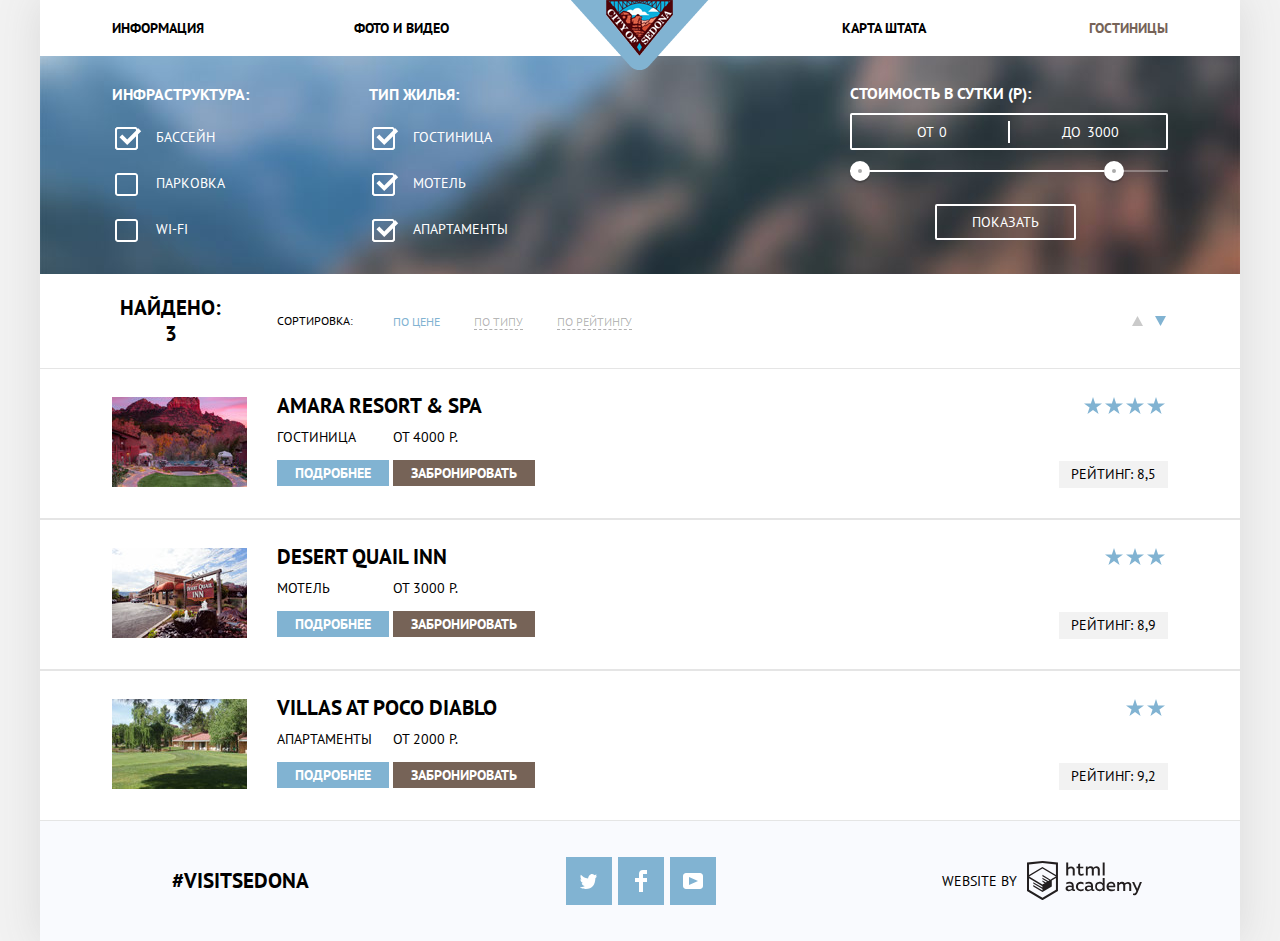
==== commit f0585148: "исправленый (кроме положения кода)" ====
--- a/hotels.html
+++ b/hotels.html
@@ -52,7 +52,7 @@
                 <label>
                   <input class="checkbox" type="checkbox" checked>
                   <span class="checkbox-custom"></span>
-                  ГостиницА
+                  Гостиница
                 </label>
                 <label>
                   <input class="checkbox" type="checkbox" checked>
--- a/css/style.css
+++ b/css/style.css
@@ -175,9 +175,9 @@
 
 .features-item-1 .blue {
   margin: 0;
+  padding: 0 46px;
   background-color: #81b3d2;
   color: #ffffff;
-  width: 314px;
   min-height: 256px;
   display: flex;
   flex-direction: column;
@@ -185,6 +185,7 @@
   align-items: center;
   justify-content: center;
   width: 400px;
+  box-sizing: border-box;
 }
 
 .features-item-1 .blue-img {
@@ -719,8 +720,10 @@
   padding-right: 72px;
   background: url("../img/filter_background.jpg") no-repeat;
   background-color: #7fa0c1;
+  background-size: cover;
   background-position: 0 -55px;
   min-height: 217px;
+  box-sizing: border-box;
 }
 
 .filters-box {
@@ -738,9 +741,6 @@
   color: #ffffff;
 }
 
-/*.filters-item:first-of-type {
-  margin-left: 71px;
-}*/
 
 .filters-item:nth-last-of-type(2) {
   margin-left: 97px;
@@ -763,11 +763,14 @@
 }
 
 .filters-item input {
+  margin-left: -10px;
   color: #ffffff;
 }
 
 .checkbox {
-  display: none;
+  opacity: 0;
+  margin: 0;
+  padding: 0;
 }
 
 .checkbox-custom {
@@ -916,6 +919,8 @@
 .range-toggle:focus {
   background: #ababab;
   border: 9px solid #ffffff;
+  margin-top: -1px;
+  margin-left: -1px;
   border-radius: 50%;
   box-shadow: 0 2px 1px 0 rgba(0, 1, 1, 0.2);
   cursor: pointer;
@@ -987,6 +992,7 @@
   font-size: 21px;
   line-height: 26px;
   font-weight: 700;
+  width: 117px;
 }
 
 .sort .option:hover,
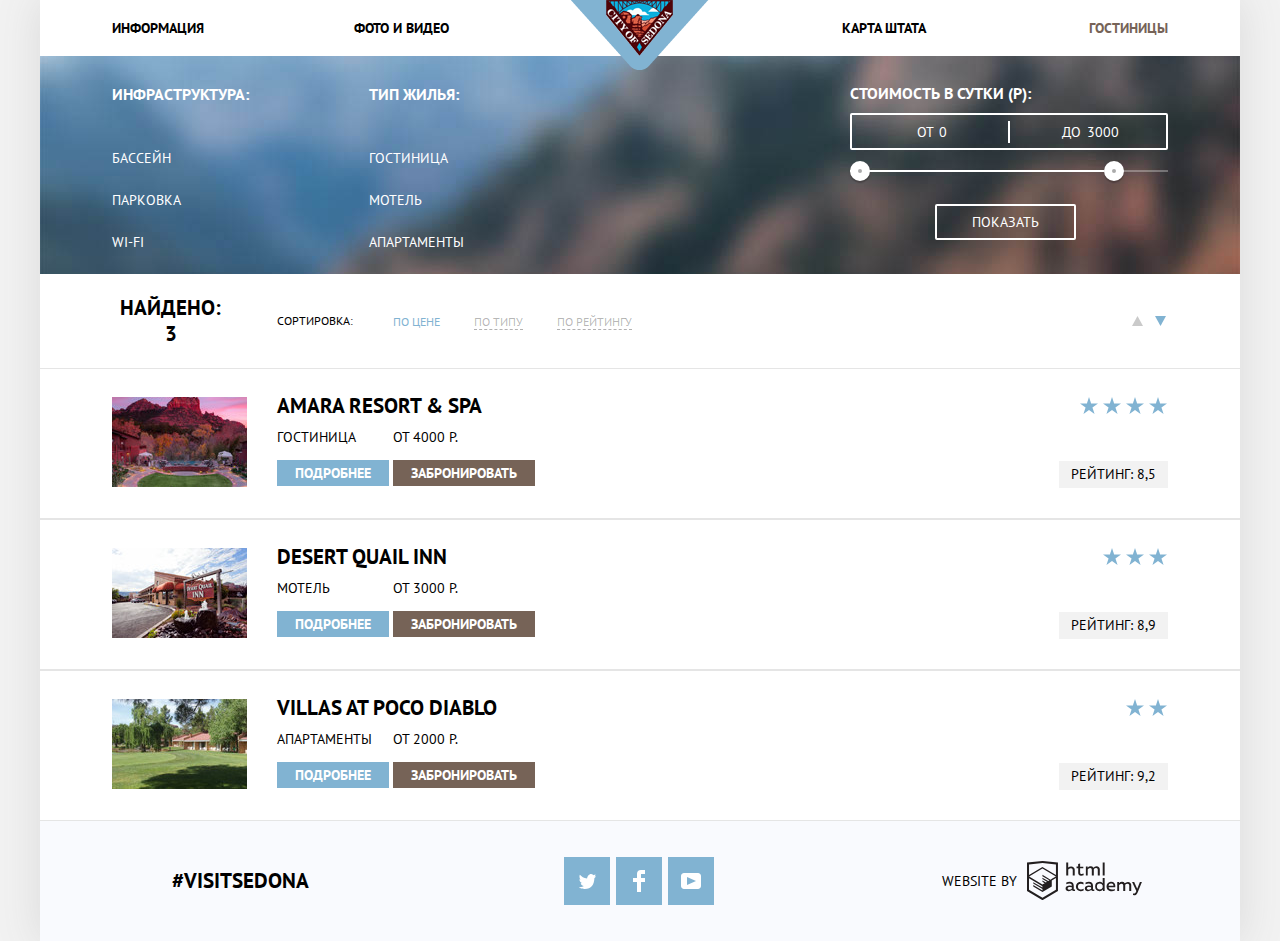
==== commit a3be93ab: "перенос" ====
--- a/hotels.html
+++ b/hotels.html
@@ -1,18 +1,19 @@
 <!DOCTYPE html>
 <html lang="ru">
-  <head>
-    <meta charset="utf-8">
-    <title>HTML Academy: Седона</title>
-    <link href="https://fonts.googleapis.com/css?family=PT+Sans:400,700&amp;subset=cyrillic" rel="stylesheet">
-    <link href="css/normalize.min.css" rel="stylesheet">
-    <link href="css/style.css" rel="stylesheet">
-  </head>
-
-  <body>
+
+<head>
+  <meta charset="utf-8">
+  <title>HTML Academy: Седона</title>
+  <link href="https://fonts.googleapis.com/css?family=PT+Sans:400,700&amp;subset=cyrillic" rel="stylesheet">
+  <link href="css/normalize.min.css" rel="stylesheet">
+  <link href="css/style.css" rel="stylesheet">
+</head>
+
+<body>
   <div class="basic">
     <header class="main-header">
       <nav class="main-navigation">
-          <a href="index.html" class="logo">
+        <a href="index.html" class="logo">
             <img src="img/logo.png" width="138" height="70" alt="Седона">
           </a>
         <ul class="site-navigation">
@@ -28,59 +29,41 @@
 
       <section class="filters">
         <h2 class="visually-hidden">Фильтр отелей</h2>
-            <form class="filters-box" action="https://echo.htmlacademy.ru" method="get">
-              <div class="filters-item">
-                <h3>ИНФРАСТРУКТУРА:</h3>
-                <label>
-                  <input class="checkbox" type="checkbox" checked >
-                  <span class="checkbox-custom"></span>
-                  БАССЕЙН
-                </label>
-                <label>
-                  <input class="checkbox" type="checkbox">
-                  <span class="checkbox-custom"></span>
-                  ПАРКОВКА
-                </label>
-                <label>
-                  <input class="checkbox" type="checkbox">
-                  <span class="checkbox-custom"></span>
-                  Wi-Fi
-                </label>
+        <form class="filters-box" action="https://echo.htmlacademy.ru" method="get">
+          <div class="filters-item">
+            <h3>ИНФРАСТРУКТУРА:</h3>
+            <input type="checkbox" class="checkbox" id="pool" checked>
+            <label for="pool">БАССЕЙН</label>
+            <input type="checkbox" class="checkbox" id="parking">
+            <label for="parking">ПАРКОВКА</label>
+            <input type="checkbox" class="checkbox" id="wifi">
+            <label for="wifi">Wi-Fi</label>
+          </div>
+          <div class="filters-item">
+            <h3>Тип жилья:</h3>
+            <input type="checkbox" class="checkbox" checked id="hotel">
+            <label for="hotel">Гостиница</label>
+            <input type="checkbox" class="checkbox" checked id="motel">
+            <label for="motel">МОТЕЛЬ</label>
+            <input type="checkbox" class="checkbox" checked id="apart">
+            <label for="apart">АПАРТАМЕНТЫ</label>
+          </div>
+          <div class="filter-range">
+            <div class="filter-range-title">Стоимость в сутки (Р):</div>
+            <div class="price-controls">
+              <label class="min-price">от <input type="text" name="min-price" value="0"></label>
+              <label class="max-price">до <input type="text" name="max-price" value="3000"></label>
+            </div>
+            <div class="range-controls">
+              <div class="scale">
+                <div class="bar"></div>
               </div>
-              <div class="filters-item">
-                <h3>Тип жилья:</h3>
-                <label>
-                  <input class="checkbox" type="checkbox" checked>
-                  <span class="checkbox-custom"></span>
-                  Гостиница
-                </label>
-                <label>
-                  <input class="checkbox" type="checkbox" checked>
-                  <span class="checkbox-custom"></span>
-                  МОТЕЛЬ
-                </label>
-                <label>
-                  <input class="checkbox" type="checkbox" checked>
-                  <span class="checkbox-custom"></span>
-                  АПАРТАМЕНТЫ
-                </label>
-              </div>
-              <div class="filter-range">
-                <div class="filter-range-title">Стоимость в сутки (Р):</div>
-                  <div class="price-controls">
-                    <label class="min-price">от <input type="text" name="min-price" value="0"></label>
-                    <label class="max-price">до <input type="text" name="max-price" value="3000"></label>
-                  </div>
-                  <div class="range-controls">
-                    <div class="scale">
-                      <div class="bar"></div>
-                    </div>
-                    <div class="range-toggle range-toggle-min"></div>
-                    <div class="range-toggle range-toggle-max"></div>
-                  </div>
-                  <button class="btn-transparent" type="submit">Показать</button>
-                </div>
-            </form>
+              <div class="range-toggle range-toggle-min"></div>
+              <div class="range-toggle range-toggle-max"></div>
+            </div>
+            <button class="btn-transparent" type="submit">Показать</button>
+          </div>
+        </form>
       </section>
       <div class="sort">
         <p class="number">Найдено: 3</p>
@@ -90,8 +73,8 @@
           <li><a class="option" href="#">ПО ТИПУ</a></li>
           <li><a class="option" href="#">ПО РЕЙТИНГУ</a></li>
         </ul>
-          <a href="#" class="up">по возрастанию<svg xmlns="http://www.w3.org/2000/svg" width="11" height="10" viewBox="0 0 11 10"><path d="M5.5 0L0 10h11z"/></svg></a>
-          <a href="#" class="down">по убыванию<svg xmlns="http://www.w3.org/2000/svg" width="11" height="10" viewBox="0 0 11 10"><path d="M5.5 10L0 0h11"/></svg></a>
+        <a href="#" class="up">по возрастанию<svg xmlns="http://www.w3.org/2000/svg" width="11" height="10" viewBox="0 0 11 10"><path d="M5.5 0L0 10h11z"/></svg></a>
+        <a href="#" class="down">по убыванию<svg xmlns="http://www.w3.org/2000/svg" width="11" height="10" viewBox="0 0 11 10"><path d="M5.5 10L0 0h11"/></svg></a>
       </div>
 
       <div class="hotels">
@@ -99,20 +82,20 @@
           <img src="img/hotels/amara_resort_spa.jpg" width="135" height="90" alt="Amara Resort & Spa">
         </div>
         <div class="hotel">
-        <h3>Amara Resort & Spa</h3>
-        <div class="readmore">
-          Гостиница
-        </div>
-        <div class="booking">
-          ОТ 4000 Р.
-        </div>
-        <div class="readmore">
-          <a class="readmore-button" href="#">ПОДРОБНЕЕ</a>
-        </div>
-        <div class="booking">
-          <a class="booking-button" href="#">ЗАБРОНИРОВАТЬ</a>
-        </div>
-      </div>
+          <h3>Amara Resort & Spa</h3>
+          <div class="readmore">
+            Гостиница
+          </div>
+          <div class="booking">
+            ОТ 4000 Р.
+          </div>
+          <div class="readmore">
+            <a class="readmore-button" href="#">ПОДРОБНЕЕ</a>
+          </div>
+          <div class="booking">
+            <a class="booking-button" href="#">ЗАБРОНИРОВАТЬ</a>
+          </div>
+        </div>
         <div class="rating">
           <div class="star">
             <span class="starfull">Звезда
@@ -153,20 +136,20 @@
           <img src="img/hotels/desert_quail_inn.jpg" width="135" height="90" alt="Desert Quail Inn">
         </div>
         <div class="hotel">
-        <h3>Desert Quail Inn</h3>
-        <div class="readmore">
-          Мотель
-        </div>
-        <div class="booking">
-          ОТ 3000 Р.
-        </div>
-        <div class="readmore">
-          <a class="readmore-button" href="#">ПОДРОБНЕЕ</a>
-        </div>
-        <div class="booking">
-          <a class="booking-button" href="#">ЗАБРОНИРОВАТЬ</a>
-        </div>
-      </div>
+          <h3>Desert Quail Inn</h3>
+          <div class="readmore">
+            Мотель
+          </div>
+          <div class="booking">
+            ОТ 3000 Р.
+          </div>
+          <div class="readmore">
+            <a class="readmore-button" href="#">ПОДРОБНЕЕ</a>
+          </div>
+          <div class="booking">
+            <a class="booking-button" href="#">ЗАБРОНИРОВАТЬ</a>
+          </div>
+        </div>
         <div class="rating">
           <div class="star">
             <span class="starfull">Звезда
@@ -200,20 +183,20 @@
           <img src="img/hotels/villas_at_poco_diablo.jpg" width="135" height="90" alt="Villas at Poco Diablo">
         </div>
         <div class="hotel">
-        <h3>Villas at Poco Diablo</h3>
-        <div class="readmore">
-          Апартаменты
-        </div>
-        <div class="booking">
-          ОТ 2000 Р.
-        </div>
-        <div class="readmore">
-          <a class="readmore-button" href="#">ПОДРОБНЕЕ</a>
-        </div>
-        <div class="booking">
-          <a class="booking-button" href="#">ЗАБРОНИРОВАТЬ</a>
-        </div>
-      </div>
+          <h3>Villas at Poco Diablo</h3>
+          <div class="readmore">
+            Апартаменты
+          </div>
+          <div class="booking">
+            ОТ 2000 Р.
+          </div>
+          <div class="readmore">
+            <a class="readmore-button" href="#">ПОДРОБНЕЕ</a>
+          </div>
+          <div class="booking">
+            <a class="booking-button" href="#">ЗАБРОНИРОВАТЬ</a>
+          </div>
+        </div>
         <div class="rating">
           <div class="star">
             <span class="starfull"> Звезда
@@ -237,7 +220,7 @@
     </main>
 
     <footer class="main-footer">
-      <div  class="footer-hashtag">
+      <div class="footer-hashtag">
         #visitSEDONA
       </div>
 
@@ -272,5 +255,6 @@
       </div>
     </footer>
   </div>
-  </body>
+</body>
+
 </html>
--- a/css/style.css
+++ b/css/style.css
@@ -16,11 +16,8 @@
   text-decoration: none;
 }
 
-.visually-hidden:not(:focus):not(:active),
-input[type="checkbox"].visually-hidden,
-input[type="radio"].visually-hidden {
+.visually-hidden:not(:focus):not(:active), input[type="checkbox"].visually-hidden, input[type="radio"].visually-hidden {
   position: absolute;
-
   width: 1px;
   height: 1px;
   margin: -1px;
@@ -54,7 +51,7 @@
   flex-direction: column-reverse;
 }
 
-.site-navigation  {
+.site-navigation {
   list-style: none;
   display: flex;
   justify-content: space-between;
@@ -97,13 +94,12 @@
   color: #000000;
 }
 
-.site-navigation a:hover,
-.site-navigation a:focus {
+.site-navigation a:hover, .site-navigation a:focus {
   color: #81b3d2;
 }
 
 .site-navigation a:active {
-  color: rgba(0,0,0,0.3);
+  color: rgba(0, 0, 0, 0.3);
 }
 
 .site-navigation .active {
@@ -111,11 +107,11 @@
 }
 
 .logo {
- position: absolute;
- transform: translateX(-50%);
- top: 0px;
- left: 50%;
- z-index: 3;
+  position: absolute;
+  transform: translateX(-50%);
+  top: 0px;
+  left: 50%;
+  z-index: 3;
 }
 
 .description {
@@ -156,9 +152,7 @@
   flex-grow: 0;
 }
 
-.features-item-1 h3,
-.features-item-2 h3,
-.features-item h3 {
+.features-item-1 h3, .features-item-2 h3, .features-item h3 {
   font-size: 21px;
   line-height: 21px;
   font-weight: 700;
@@ -197,7 +191,7 @@
   width: 800px;
 }
 
-.blue h3{
+.blue h3 {
   display: block;
   width: 160px;
   margin-bottom: 25px;
@@ -311,6 +305,7 @@
   align-items: center;
   margin-bottom: 2px;
 }
+
 .search {
   margin: 0;
   padding: 0;
@@ -366,14 +361,13 @@
   text-transform: uppercase;
 }
 
-.button:hover,
-.button:focus {
+.button:hover, .button:focus {
   background-color: #604e43;
 }
 
 .button:active {
   background-color: #503e33;
-  color: rgba(255,255,255,0.3);
+  color: rgba(255, 255, 255, 0.3);
 }
 
 .modal {
@@ -393,22 +387,19 @@
 }
 
 .modal-close {
- display: none;
+  display: none;
 }
 
 @keyframes bounce {
   0% {
     transform: translateX(-5000px);
   }
-
   60% {
     transform: translateX(500px);
   }
-
   90% {
     transform: translateX(-500px);
   }
-
   100% {
     transform: translateX(0);
   }
@@ -460,8 +451,7 @@
   outline: none;
 }
 
-.date:hover,
-.date:focus {
+.date:hover, .date:focus {
   background-color: #ebebeb;
   border: solid 2px transparent;
 }
@@ -495,15 +485,11 @@
   fill: #a9a9a9;
 }
 
-.arrival svg:hover,
-.leave svg:hover,
-.arrival svg:focus,
-.leave svg:focus {
+.arrival svg:hover, .leave svg:hover, .arrival svg:focus, .leave svg:focus {
   fill: #000000;
 }
 
-.arrival svg:active,
-.leave svg:active {
+.arrival svg:active, .leave svg:active {
   fill: #81b3d2;
 }
 
@@ -570,8 +556,7 @@
   position: relative;
 }
 
-.btn::before,
-.btn::after {
+.btn::before, .btn::after {
   content: "";
   position: absolute;
   top: 18px;
@@ -585,26 +570,21 @@
   transform: rotate(90deg);
 }
 
-.btn:hover::before,
-.btn:focus::before,
-.btn:hover::after,
-.btn:focus::after {
+.btn:hover::before, .btn:focus::before, .btn:hover::after, .btn:focus::after {
   background-color: #000000;
 }
 
-.btn:active::before,
-.btn:active::after {
+.btn:active::before, .btn:active::after {
   background-color: #81b3d4;
 }
 
-.modal-button:hover,
-.modal-button:focus {
+.modal-button:hover, .modal-button:focus {
   background-color: #669ec0;
 }
 
 .modal-button:active {
   background-color: #5496bd;
-  color: rgba(255,255,255,0.3);
+  color: rgba(255, 255, 255, 0.3);
 }
 
 .map {
@@ -621,7 +601,7 @@
   padding-left: 72px;
   padding-right: 72px;
   color: #000000;
-  background-color: rgba(249,251,546,0.9);
+  background-color: rgba(249, 251, 546, 0.9);
   display: flex;
   justify-content: space-between;
   align-items: center;
@@ -650,9 +630,10 @@
 }
 
 .footer-social ul {
-  padding-right: 10px;
+  padding: 0;
   list-style: none;
   display: flex;
+  margin-left: 27px;
 }
 
 .social-button {
@@ -667,8 +648,7 @@
   justify-content: center;
 }
 
-.social-button:hover,
-.social-button:focus {
+.social-button:hover, .social-button:focus {
   background-color: #669ec0;
 }
 
@@ -692,7 +672,7 @@
   align-items: center;
 }
 
- .logo-html {
+.logo-html {
   padding-left: 10px;
   display: inline-block;
   vertical-align: bottom;
@@ -701,8 +681,7 @@
   fill: #231f20;
 }
 
-.logo-html:hover,
-.logo-html:focus {
+.logo-html:hover, .logo-html:focus {
   fill: #81b3d2;
 }
 
@@ -718,18 +697,17 @@
   margin: 0;
   padding-left: 72px;
   padding-right: 72px;
-  background: url("../img/filter_background.jpg") no-repeat;
+  background: url("../img/filter_background-2.jpg") no-repeat top center;
   background-color: #7fa0c1;
   background-size: cover;
-  background-position: 0 -55px;
-  min-height: 217px;
-  box-sizing: border-box;
+  min-height: 218px;
 }
 
 .filters-box {
   margin: 0;
   padding: 0;
   display: flex;
+  flex-wrap: wrap;
   justify-content: flex-start;
   min-height: 218px;
 }
@@ -740,7 +718,6 @@
   min-height: 155px;
   color: #ffffff;
 }
-
 
 .filters-item:nth-last-of-type(2) {
   margin-left: 97px;
@@ -773,57 +750,12 @@
   padding: 0;
 }
 
-.checkbox-custom {
-  position: relative;
+.checkbox label::before {
+  content: "";
+  display: inline-block;
+  min-height: 23px;
   width: 23px;
-  height: 23px;
-  background: url("../img/checkbox-off.svg") no-repeat center;
-  margin-right: 18px;
-  margin-bottom: 23px;
-}
-
-.checkbox-custom .label {
-  display: inline-block;
-  vertical-align: middle;
-}
-
-.checkbox:checked + .checkbox-custom::before {
-  content: "";
-  display: block;
-  position: absolute;
-  top: 0;
-  right: 0;
-  bottom: 0;
-  left: 0;
-  width: 27px;
-  height: 23px;
-  background: url("../img/checkbox-on.svg") no-repeat center;
-}
-
-.checkbox:checked:disabled + .checkbox-custom::before {
-  content: "";
-  display: block;
-  position: absolute;
-  top: 0;
-  right: 0;
-  bottom: 0;
-  left: 0;
-  width: 27px;
-  height: 23px;
-  background: url("../img/checkbox-on-g.svg") no-repeat center;
-}
-
-.checkbox:disabled + .checkbox-custom::before {
-  content: "";
-  display: block;
-  position: absolute;
-  top: 0;
-  right: 0;
-  bottom: 0;
-  left: 0;
-  width: 23px;
-  height: 23px;
-  background: url("../img/checkbox-off-g.svg") no-repeat center;
+  background: url(".../img/checkbox-off.svg") no-repeat;
 }
 
 .filter-range {
@@ -876,7 +808,7 @@
 
 .price-controls .max-price {
   padding-left: 51px;
- }
+}
 
 .price-controls input {
   width: 70px;
@@ -915,8 +847,7 @@
   cursor: pointer;
 }
 
-.range-toggle:hover,
-.range-toggle:focus {
+.range-toggle:hover, .range-toggle:focus {
   background: #ababab;
   border: 9px solid #ffffff;
   margin-top: -1px;
@@ -973,17 +904,16 @@
 }
 
 .sort ul {
-    list-style: none;
-    display: flex;
-}
-
+  list-style: none;
+  display: flex;
+}
 
 .sort .option {
   font-size: 12px;
   line-height: 18px;
   font-weight: 400;
-  color: rgba(0,0,0,0.3);
-  border-bottom: 1px dashed rgba(0,0,0,0.3);
+  color: rgba(0, 0, 0, 0.3);
+  border-bottom: 1px dashed rgba(0, 0, 0, 0.3);
   margin-right: 34px;
 }
 
@@ -995,8 +925,7 @@
   width: 117px;
 }
 
-.sort .option:hover,
-.sort .option:focus {
+.sort .option:hover, .sort .option:focus {
   color: #81b3d2;
   border-bottom: 1px dashed #81b3d2;
 }
@@ -1016,18 +945,13 @@
   margin-left: 466px;
   fill: #cacaca;
   font-size: 0;
-
-}
-
-.sort .up:hover,
-.sort .down:hover,
-.sort .up:focus,
-.sort .down:focus {
+}
+
+.sort .up:hover, .sort .down:hover, .sort .up:focus, .sort .down:focus {
   fill: #231f20;
 }
 
-.sort .up:active,
-.sort .down:active {
+.sort .up:active, .sort .down:active {
   fill: #81b3d2;
 }
 
@@ -1036,7 +960,6 @@
   margin-left: 12px;
   fill: #81b3d2;
   font-size: 0;
-
 }
 
 .hotels h3 {
@@ -1050,8 +973,7 @@
   font-weight: 700;
 }
 
-.hotels h3:hover,
-.hotels h3:focus {
+.hotels h3:hover, .hotels h3:focus {
   color: #81b3d2;
 }
 
@@ -1059,8 +981,7 @@
   color: rgba(0, 0, 0, 0.3);
 }
 
-.readmore,
-.booking {
+.readmore, .booking {
   margin-top: 6px;
   padding: 0;
   font-size: 14px;
@@ -1068,7 +989,7 @@
   font-weight: 400;
 }
 
-.booking a{
+.booking a {
   background-color: #766357;
   width: 142px;
   min-height: 27px;
@@ -1078,17 +999,16 @@
   font-weight: 700;
 }
 
-.booking a:hover,
-.booking a:focus {
+.booking a:hover, .booking a:focus {
   background-color: #604e43;
 }
 
 .booking a:active {
   background-color: #503e33;
-  color: rgba(255,255,255,0.3);
-}
-
-.readmore a{
+  color: rgba(255, 255, 255, 0.3);
+}
+
+.readmore a {
   background-color: #81b3d2;
   width: 142px;
   height: 27px;
@@ -1098,14 +1018,13 @@
   font-weight: 700;
 }
 
-.readmore a:hover,
-.readmore a:focus {
+.readmore a:hover, .readmore a:focus {
   background-color: #669ec0;
 }
 
 .readmore a:active {
   background-color: #5496bd;
-  color: rgba(255,255,255,0.3);
+  color: rgba(255, 255, 255, 0.3);
 }
 
 .hotels {
@@ -1121,7 +1040,7 @@
   min-height: 149px;
   border-top: 1px solid #e5e5e5;
   border-bottom: 1px solid #e5e5e5;
-  }
+}
 
 .hotel {
   margin-top: 24px;
@@ -1155,8 +1074,7 @@
   display: block;
 }
 
-.readmore:first-of-type,
-.booking:first-of-type {
+.readmore:first-of-type, .booking:first-of-type {
   margin-bottom: 6px;
 }
 
@@ -1198,7 +1116,9 @@
   padding: 3px 12px;
   margin-top: 5px;
 }
+
 .starfull {
   font-size: 0;
-  margin-right: 3px;
-}
+  margin-right: 1px;
+  margin-left: 4px;
+}
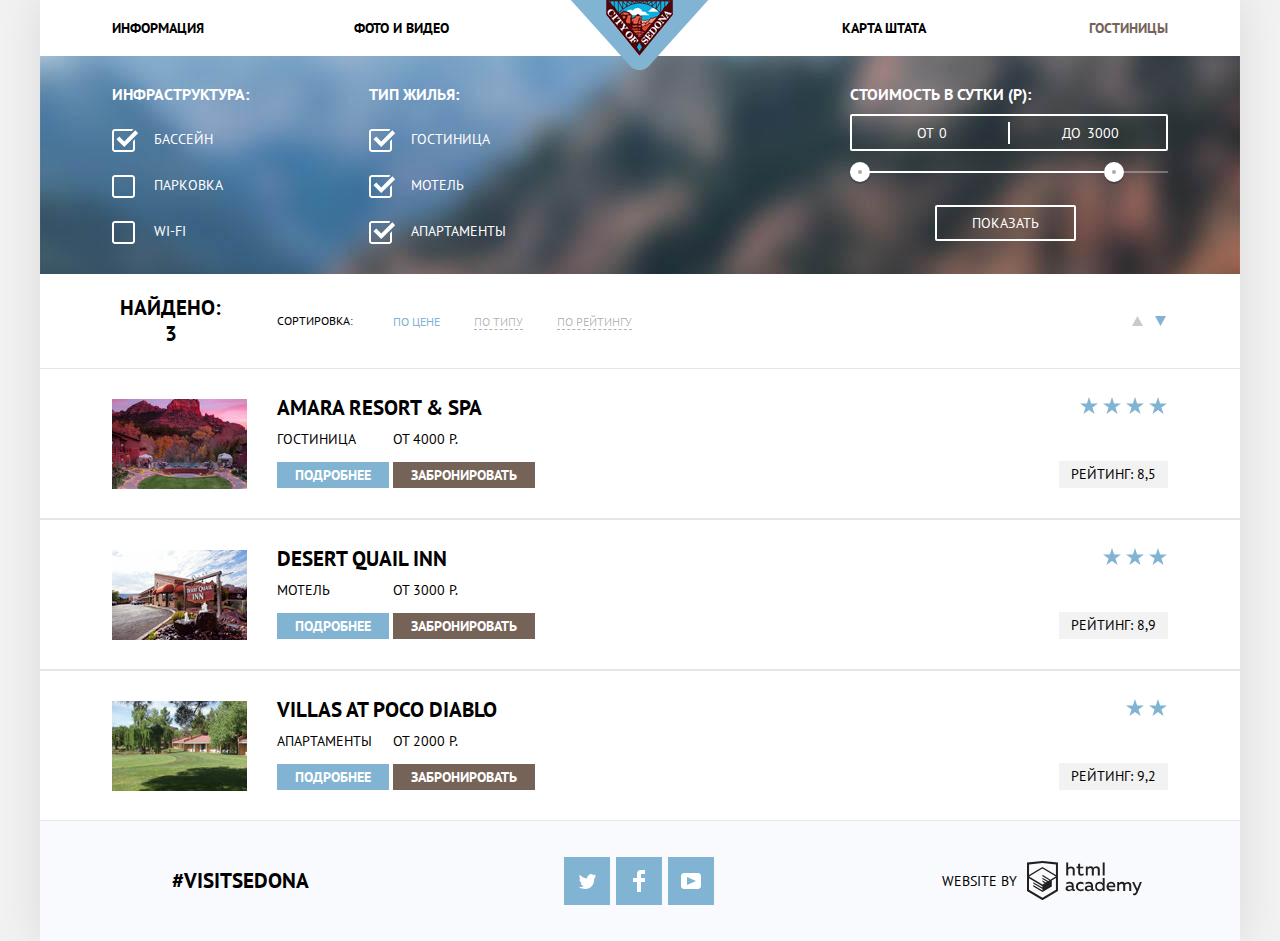
==== commit c017a50d: "итог 12.12.17" ====
--- a/hotels.html
+++ b/hotels.html
@@ -6,7 +6,7 @@
   <title>HTML Academy: Седона</title>
   <link href="https://fonts.googleapis.com/css?family=PT+Sans:400,700&amp;subset=cyrillic" rel="stylesheet">
   <link href="css/normalize.min.css" rel="stylesheet">
-  <link href="css/style.css" rel="stylesheet">
+  <link href="css/style.min.css" rel="stylesheet">
 </head>
 
 <body>
@@ -32,21 +32,37 @@
         <form class="filters-box" action="https://echo.htmlacademy.ru" method="get">
           <div class="filters-item">
             <h3>ИНФРАСТРУКТУРА:</h3>
-            <input type="checkbox" class="checkbox" id="pool" checked>
-            <label for="pool">БАССЕЙН</label>
-            <input type="checkbox" class="checkbox" id="parking">
-            <label for="parking">ПАРКОВКА</label>
-            <input type="checkbox" class="checkbox" id="wifi">
-            <label for="wifi">Wi-Fi</label>
+            <ul>
+              <li>
+                <input type="checkbox" class="checkbox" id="pool" checked>
+                <label for="pool">БАССЕЙН</label>
+              </li>
+              <li>
+                <input type="checkbox" class="checkbox" id="parking">
+                <label for="parking">ПАРКОВКА</label>
+              </li>
+              <li>
+                <input type="checkbox" class="checkbox" id="wifi">
+                <label for="wifi">Wi-Fi</label>
+              </li>
+            </ul>
           </div>
           <div class="filters-item">
             <h3>Тип жилья:</h3>
-            <input type="checkbox" class="checkbox" checked id="hotel">
-            <label for="hotel">Гостиница</label>
-            <input type="checkbox" class="checkbox" checked id="motel">
-            <label for="motel">МОТЕЛЬ</label>
-            <input type="checkbox" class="checkbox" checked id="apart">
-            <label for="apart">АПАРТАМЕНТЫ</label>
+            <ul>
+              <li>
+                <input type="checkbox" class="checkbox" checked id="hotel">
+                <label for="hotel">Гостиница</label>
+              </li>
+              <li>
+                <input type="checkbox" class="checkbox" checked id="motel">
+                <label for="motel">МОТЕЛЬ</label>
+              </li>
+              <li>
+                <input type="checkbox" class="checkbox" checked id="apart">
+                <label for="apart">АПАРТАМЕНТЫ</label>
+              </li>
+            </ul>
           </div>
           <div class="filter-range">
             <div class="filter-range-title">Стоимость в сутки (Р):</div>
--- a/css/style.min.css
+++ b/css/style.min.css
@@ -0,0 +1,2 @@
+body{margin:0;padding:0;font-family:"PT Sans",Arial,sans-serif;font-size:14px;line-height:21px;font-weight:400;text-transform:uppercase;text-align:center;vertical-align:middle;color:#000;background-color:#f2f2f2}a{text-decoration:none}.visually-hidden:not(:focus):not(:active),input[type=checkbox].visually-hidden,input[type=radio].visually-hidden{position:absolute;width:1px;height:1px;margin:-1px;border:0;padding:0;white-space:nowrap;-webkit-clip-path:inset(100%);clip-path:inset(100%);clip:rect(0 0 0 0);overflow:hidden}.basic{padding:0;margin:0 auto;width:1200px;-webkit-box-shadow:0 0 40px 2px #dbdbdb;box-shadow:0 0 40px 2px #dbdbdb;vertical-align:middle;position:relative}.main-navigation,.site-navigation{display:-webkit-box;display:-ms-flexbox;display:flex;margin:0;background-color:#fff}.main-navigation{padding-left:72px;padding-right:72px;font-size:14px;line-height:26px;font-weight:700;color:#000;-webkit-box-orient:vertical;-webkit-box-direction:reverse;-ms-flex-direction:column-reverse;flex-direction:column-reverse}.site-navigation{-webkit-box-pack:justify;-ms-flex-pack:justify;justify-content:space-between;-webkit-box-align:center;-ms-flex-align:center;align-items:center;width:1056px;min-height:56px;padding:0;list-style:none}.site-navigation li{width:211px}.site-navigation li:first-of-type{display:-webkit-box;display:-ms-flexbox;display:flex;-webkit-box-pack:start;-ms-flex-pack:start;justify-content:flex-start}.site-navigation li:last-of-type{display:-webkit-box;display:-ms-flexbox;display:flex;-webkit-box-pack:end;-ms-flex-pack:end;justify-content:flex-end}.site-navigation li:nth-of-type(2){margin-right:60px;display:-webkit-box;display:-ms-flexbox;display:flex;-webkit-box-pack:start;-ms-flex-pack:start;justify-content:flex-start}.site-navigation li:nth-of-type(3){margin-left:60px;display:-webkit-box;display:-ms-flexbox;display:flex;-webkit-box-pack:end;-ms-flex-pack:end;justify-content:flex-end}.site-navigation a{color:#000}.hotels h3:focus,.hotels h3:hover,.site-navigation a:focus,.site-navigation a:hover{color:#81b3d2}.hotels h3:active,.site-navigation a:active{color:rgba(0,0,0,.3)}.navigation-active a,.site-navigation .active{color:#766357}.logo{position:absolute;-webkit-transform:translateX(-50%);-ms-transform:translateX(-50%);transform:translateX(-50%);top:0;left:50%;z-index:3}.description,.features-list{margin:0;display:-webkit-box;display:-ms-flexbox;display:flex}.description{width:1200px;min-height:216px;background-color:#fff;-webkit-box-orient:vertical;-webkit-box-direction:normal;-ms-flex-direction:column;flex-direction:column;-webkit-box-align:center;-ms-flex-align:center;align-items:center;-webkit-box-pack:start;-ms-flex-pack:start;justify-content:flex-start}.description h1{margin-left:370px;margin-right:370px;margin-top:60px;width:450px;font-size:21px;line-height:26px;font-weight:700}.description h2{margin-top:12px;font:inherit;font-size:14px;line-height:26px;font-weight:400}.features-list{padding:0;list-style:none;-ms-flex-wrap:wrap;flex-wrap:wrap;-webkit-box-flex:0;-ms-flex-positive:0;flex-grow:0}.features-item h3,.features-item-1 h3,.features-item-2 h3{font-size:21px;line-height:21px;font-weight:700}.features-item-1,.features-item-1 .blue{min-height:256px;-webkit-box-pack:center;-ms-flex-pack:center;justify-content:center}.features-item-1{margin-left:0;display:-webkit-box;display:-ms-flexbox;display:flex;padding:0;width:1200px}.features-item-1 .blue,.features-item-1 .blue-img{margin:0;display:-webkit-box;display:-ms-flexbox;display:flex;-webkit-box-align:center;-ms-flex-align:center;align-items:center}.features-item-1 .blue{background-color:#81b3d2;color:#fff;-webkit-box-orient:vertical;-webkit-box-direction:normal;-ms-flex-direction:column;flex-direction:column;-ms-flex-wrap:wrap;flex-wrap:wrap;-webkit-box-sizing:border-box;box-sizing:border-box;padding:0 46px;width:400px}.features-item-1 .blue-img{padding:0;height:256px;width:800px}.blue h3{display:block;width:160px;margin-bottom:25px}.blue .one{padding-bottom:17px;padding-top:10px;font-size:14px;line-height:21px;font-weight:400;width:280px}.blue .one,.blue .two,.features-item-2{display:-webkit-box;display:-ms-flexbox;display:flex}.blue .two{font-size:14px;line-height:21px;width:310px;padding-bottom:17px;padding-top:10px}.features-item,.features-item-2{margin:0;padding:0;width:400px;-webkit-box-orient:vertical;-webkit-box-direction:normal;-ms-flex-direction:column;flex-direction:column;-webkit-box-pack:center;-ms-flex-pack:center;justify-content:center;-webkit-box-align:center;-ms-flex-align:center;align-items:center}.features-item-2{background-color:#fff;min-height:330px}.features-item-2 h3{padding-top:10px;display:block}.features-item-2 p{margin:0;padding-bottom:25px;padding-top:5px;display:block;width:290px}.features-item-2 .icon{width:76px;height:74px;-webkit-box-align:end;-ms-flex-align:end;align-items:flex-end;-ms-flex-pack:distribute;justify-content:space-around}.features-item{min-height:256px}.features-item h3{margin-bottom:25px;display:block;width:130px}.features-item p{display:block;width:280px;padding-top:10px;padding-bottom:20px}.features-item,.features-item-2 .icon,.intro,.intro .intro-item,.search-button{display:-webkit-box;display:-ms-flexbox;display:flex}.intro{margin:0;padding:0;border-color:#4176a1;background:url(../img/background_photo.jpg) no-repeat center;background-position:center -56px;width:1200px;height:508px;-ms-flex-line-pack:center;align-content:center;-webkit-box-pack:center;-ms-flex-pack:center;justify-content:center;position:relative}.intro::after{content:"";display:block;position:absolute;bottom:0;left:0;right:0;width:1200px;height:57px;background:url(../img/kant.png) no-repeat top center}.intro .intro-item,.search-button{-webkit-box-align:center;-ms-flex-align:center;align-items:center}.intro .intro-item{margin-bottom:2px;-webkit-box-pack:center;-ms-flex-pack:center;justify-content:center}.search,.search-button{margin:0;padding:0;width:1200px}.search-button{background-color:#fff;text-align:center;-webkit-box-orient:vertical;-webkit-box-direction:normal;-ms-flex-direction:column;flex-direction:column;-webkit-box-pack:start;-ms-flex-pack:start;justify-content:flex-start;min-height:291px;position:relative}.interest{font-size:30px;line-height:36px;font-weight:700;padding:0;margin-bottom:10px;margin-top:50px}.search-data{font-size:14px;line-height:24px;font-weight:400}.button{margin:0;padding:0;position:absolute;bottom:0;-webkit-transform:translateX(-50%);-ms-transform:translateX(-50%);transform:translateX(-50%);left:50%;border:0;border-radius:0;background-color:#766357;color:#fff;width:568px;min-height:86px;font:inherit;font-size:21px;line-height:26px;font-weight:700;text-transform:uppercase}.booking a:focus,.booking a:hover,.button:focus,.button:hover{background-color:#604e43}.booking a:active,.button:active{background-color:#503e33;color:rgba(255,255,255,.3)}.modal{margin:0;-webkit-box-shadow:0 2px 10px 2px #dbdbdb;box-shadow:0 2px 10px 2px #dbdbdb;background-color:#fff;text-align:center;width:458px;padding:55px;position:absolute;-webkit-transform:translateX(-50%);-ms-transform:translateX(-50%);transform:translateX(-50%);left:50%;display:-webkit-box;display:-ms-flexbox;display:flex;-webkit-box-pack:start;-ms-flex-pack:start;justify-content:flex-start;-webkit-box-align:start;-ms-flex-align:start;align-items:flex-start;-webkit-animation:bounce .8s;animation:bounce .8s}.modal-close{display:none}.arrival,.leave,.modal-button{line-height:26px;font-weight:700}.modal-button{border:0;border-radius:0;background-color:#81b3d2;width:458px;min-height:58px;color:#fff;font:inherit;font-size:21px}.arrival,.leave{font-size:14px;margin-bottom:28px}.arrival input{margin-left:18px}.leave input{margin-left:15px}.date{padding-right:38px;width:290px;min-height:34px;margin:0;border:solid 2px transparent;background-color:#f2f2f2;position:relative;outline:0}.date:focus,.date:hover{background-color:#ebebeb;border:solid 2px transparent}.date:active{background-color:#fff;border:2px solid #ebebeb}.date[placeholder]{text-transform:uppercase;font:inherit;padding-left:13px;font-size:14px;line-height:26px;font-weight:700;color:#000}.arrival svg,.leave svg{position:absolute;left:485px;top:63px;fill:#a9a9a9}.leave svg{top:132px}.arrival svg:focus,.arrival svg:hover,.leave svg:focus,.leave svg:hover{fill:#000}.arrival svg:active,.leave svg:active{fill:#81b3d2}.count{-webkit-box-flex:0;-ms-flex-positive:0;flex-grow:0;-webkit-box-pack:start;-ms-flex-pack:start;justify-content:flex-start;margin-bottom:54px;font:inherit;font-size:14px;line-height:26px;font-weight:700}.count,.count .count-adult,.count .count-children{display:-webkit-box;display:-ms-flexbox;display:flex;-webkit-box-align:center;-ms-flex-align:center;align-items:center}.count .count-adult{padding-right:53px;margin:0}.count-adult label{margin-right:42px}.count .count-children{padding:0}.count-children label{margin-right:26px}.btn,.output{border:0;border-radius:0;background-color:#f2f2f2}.output{margin:0;width:38px;min-height:38px;text-align:center;padding:0}.output[placeholder]{text-transform:uppercase;font:inherit;font-size:14px;line-height:26px;font-weight:700;color:#000}.btn{font-size:0;padding:19px;position:relative}.btn::after,.btn::before{content:"";position:absolute;top:18px;left:15px;width:10px;height:3px;background-color:#a8a8a8}.btn-plus::after{-webkit-transform:rotate(90deg);-ms-transform:rotate(90deg);transform:rotate(90deg)}.btn:focus::after,.btn:focus::before,.btn:hover::after,.btn:hover::before{background-color:#000}.btn:active::after,.btn:active::before{background-color:#81b3d4}.modal-button:focus,.modal-button:hover{background-color:#669ec0}.modal-button:active{background-color:#5496bd;color:rgba(255,255,255,.3)}.map{background-color:#cbdda9;background:url(../img/map.jpg) no-repeat top;height:593px}.map iframe{border:0}.footer-hashtag,.main-footer{-webkit-box-align:center;-ms-flex-align:center;align-items:center}.main-footer{padding-left:72px;padding-right:72px;color:#000;background-color:rgba(249,251,255,.9);display:-webkit-box;display:-ms-flexbox;display:flex;width:1056px;min-height:120px;position:relative;-webkit-box-pack:justify;-ms-flex-pack:justify;justify-content:space-between}.footer-opacity.main-footer{position:relative;margin-top:-120px}.footer-hashtag{margin-left:60px;font-size:21px;line-height:26px;font-weight:700;-webkit-box-pack:center;-ms-flex-pack:center;justify-content:center}.footer-social li{text-align:center}.footer-hashtag,.footer-social ul,.social-button{display:-webkit-box;display:-ms-flexbox;display:flex}.footer-social ul{padding:0;list-style:none;margin-left:27px}.social-button{background-color:#81b3d2;width:46px;height:48px;margin:3px;fill:#fff;-webkit-box-flex:0;-ms-flex-positive:0;flex-grow:0;-webkit-box-align:center;-ms-flex-align:center;align-items:center;-webkit-box-pack:center;-ms-flex-pack:center;justify-content:center}.readmore a:focus,.readmore a:hover,.social-button:focus,.social-button:hover{background-color:#669ec0}.social-button:active{background-color:#5496bd;fill:#88b6d1}.footer-copyright,.footer-copyright p{display:-webkit-box;display:-ms-flexbox;display:flex}.footer-copyright{-webkit-box-pack:end;-ms-flex-pack:end;justify-content:flex-end;padding-right:26px;-webkit-box-align:end;-ms-flex-align:end;align-items:flex-end}.footer-copyright p{font-size:14px;line-height:26px;font-weight:400;-webkit-box-align:center;-ms-flex-align:center;align-items:center}.logo-html{padding-left:10px;display:inline-block;vertical-align:bottom;width:115px;height:41px;fill:#231f20}.logo-html:focus,.logo-html:hover{fill:#81b3d2}.logo-html:active{fill:#bdbbbc}.filters,.filters-box{margin:0;display:-webkit-box;display:-ms-flexbox;display:flex;-webkit-box-pack:start;-ms-flex-pack:start;justify-content:flex-start;min-height:208px}.filters{padding-left:72px;padding-right:72px;padding-bottom:10px;background:url(../img/filter_background-2.jpg) no-repeat top center;background-color:#7fa0c1;background-size:cover}.filters-box{padding:0;-ms-flex-wrap:wrap;flex-wrap:wrap;-webkit-box-align:start;-ms-flex-align:start;align-items:flex-start}.filters-item{margin:0;padding:0;width:170px;min-height:155px;color:#fff}.filters-item:nth-last-of-type(2){margin-left:87px}.filters-item h3{text-align:left;margin-top:28px;margin-bottom:20px;font-size:16px;line-height:21px;font-weight:700}.filters-item ul{margin:0;padding:0;list-style:none;display:-webkit-box;display:-ms-flexbox;display:flex;-webkit-box-orient:vertical;-webkit-box-direction:normal;-ms-flex-direction:column;flex-direction:column;-webkit-box-align:start;-ms-flex-align:start;align-items:flex-start}.filters-item li{margin-bottom:17px}.filters-item label{font-size:14px;font-weight:400;display:inline-block;vertical-align:top;cursor:pointer;line-height:29px}.filters-item input{position:absolute;width:1px;height:1px;margin:-1px;clip:rect(0 0 0 0)}.checkbox+label::before{content:"";display:inline-block;width:27px;height:23px;margin-right:15px;vertical-align:middle;background:url(../img/checkbox-off.svg) no-repeat}.checkbox:disabled+label::before{content:"";display:inline-block;width:27px;height:23px;margin-right:15px;vertical-align:middle;background:url(../img/checkbox-off-g.svg) no-repeat}.checkbox:checked+label::before{background-image:url(../img/checkbox-on.svg);background-repeat:no-repeat}.checkbox:checked:disabled+label::before{background-image:url(../img/checkbox-on-g.svg);background-repeat:no-repeat}.checkbox:focus+label{outline:#3b99fc auto 5px}.filter-range{width:318px;margin-top:28px;margin-left:311px;color:#fff;text-transform:uppercase}.filter-range-title{margin-bottom:9px;text-align:left;font-weight:700;font-size:16px;line-height:21px}.price-controls{position:relative;height:33px;margin-bottom:20px;font-size:0;border:2px solid #fff;border-radius:2px}.price-controls::after{content:"";position:absolute;top:50%;left:50%;width:2px;height:22px;background:#fff;-webkit-transform:translate(-50%,-50%);-ms-transform:translate(-50%,-50%);transform:translate(-50%,-50%)}.price-controls label{display:inline-block;font-size:14px;line-height:30px;vertical-align:top;cursor:pointer}.price-controls .min-price{padding-left:57px}.price-controls .max-price{padding-left:51px}.price-controls input{width:70px;min-height:32px;color:inherit;font:inherit;background:0 0;border:0}.range-controls{position:relative;margin-bottom:32px}.range-controls .scale{height:2px;background:rgba(255,255,255,.3)}.range-controls .bar{width:80%;height:2px;background:#fff}.range-toggle{position:absolute;top:-9px;width:4px;height:4px;background:#ababab;border:8px solid #fff;border-radius:50%;-webkit-box-shadow:0 2px 1px 0 rgba(0,1,1,.2);box-shadow:0 2px 1px 0 rgba(0,1,1,.2);cursor:pointer}.range-toggle:focus,.range-toggle:hover{background:#ababab;border:9px solid #fff;margin-top:-1px;margin-left:-1px;border-radius:50%;-webkit-box-shadow:0 2px 1px 0 rgba(0,1,1,.2);box-shadow:0 2px 1px 0 rgba(0,1,1,.2);cursor:pointer}.range-toggle-min{left:0}.range-toggle-max{left:80%}.btn-transparent{display:block;margin:0 85px;padding:6px 35px;font:inherit;font-size:14px;line-height:20px;color:#fff;text-transform:uppercase;background:0 0;border:2px solid #fff;border-radius:2px;cursor:pointer}.btn-transparent:hover{color:#000;background:#fff}.sort,.sort ul{display:-webkit-box;display:-ms-flexbox;display:flex}.sort{margin:0;padding-left:72px;padding-right:72px;-webkit-box-pack:start;-ms-flex-pack:start;justify-content:flex-start;min-height:86px;background-color:#fff;-webkit-box-align:center;-ms-flex-align:center;align-items:center;-ms-flex-wrap:nowrap;flex-wrap:nowrap}.sort .option,.sort .sort-type{font-size:12px;line-height:18px;font-weight:400}.sort ul{list-style:none}.sort .option{color:rgba(0,0,0,.3);border-bottom:1px dashed rgba(0,0,0,.3);margin-right:34px}.sort .number{margin-right:48px;font-size:21px;line-height:26px;font-weight:700;width:117px}.sort .option:focus,.sort .option:hover{color:#81b3d2;border-bottom:1px dashed #81b3d2}.sort .option:active{color:#000;border-bottom:none}.sort .sort-active{color:#81b3d2;border-bottom:none}.sort .up{margin-top:10px;margin-left:466px;fill:#cacaca;font-size:0}.sort .down:focus,.sort .down:hover,.sort .up:focus,.sort .up:hover{fill:#231f20}.sort .down,.sort .down:active,.sort .up:active{fill:#81b3d2}.sort .down{margin-top:10px;margin-left:12px;font-size:0}.hotels,.hotels h3{margin:0;-webkit-box-align:start;-ms-flex-align:start;align-items:flex-start}.hotels h3{padding:0;color:#000;display:-webkit-box;display:-ms-flexbox;display:flex;font-size:21px;line-height:25px;font-weight:700}.booking,.readmore{padding:0;font-size:14px;line-height:21px;font-weight:400}.booking a,.readmore a{width:142px;color:#fff;font-size:14px;line-height:21px;font-weight:700}.booking a{min-height:27px;background-color:#766357}.readmore a{background-color:#81b3d2;height:27px}.readmore a:active{background-color:#5496bd;color:rgba(255,255,255,.3)}.hotels{padding-left:72px;padding-right:72px;background-color:#fff;width:1056px;-webkit-box-pack:start;-ms-flex-pack:start;justify-content:flex-start;-ms-flex-wrap:nowrap;flex-wrap:nowrap;min-height:149px;border-top:1px solid #e5e5e5;border-bottom:1px solid #e5e5e5}.hotel,.hotels,.itempicture{display:-webkit-box;display:-ms-flexbox;display:flex}.hotel{padding:0;-ms-flex-wrap:wrap;flex-wrap:wrap;-webkit-box-pack:center;-ms-flex-pack:center;justify-content:center;-webkit-box-flex:0;-ms-flex-positive:0;flex-grow:0;width:258px;min-height:90px;margin-top:26px}.hotel h3{margin:0;padding:0;width:100%;text-align:left}.itempicture{margin-top:30px;margin-right:30px;-webkit-box-align:start;-ms-flex-align:start;align-items:flex-start}.readmore{margin-top:9px;width:45%;text-align:left;display:block}.booking:first-of-type,.readmore:first-of-type{margin-bottom:6px}.booking{margin-top:9px;width:55%;text-align:left;display:block}.booking .booking-button,.readmore .readmore-button{width:112px;min-height:12px;padding:4px 18px;border:0}.readmore .readmore-button{width:80px}.rating{width:100px;min-height:105px;padding:0;margin-top:28px;display:-webkit-box;display:-ms-flexbox;display:flex;-webkit-box-orient:vertical;-webkit-box-direction:normal;-ms-flex-direction:column;flex-direction:column;-webkit-box-pack:justify;-ms-flex-pack:justify;justify-content:space-between;-webkit-box-align:end;-ms-flex-align:end;align-items:flex-end;-webkit-box-flex:1;-ms-flex-positive:1;flex-grow:1}.rating p{background-color:#f2f2f2;padding:3px 12px;margin-top:5px}.starfull{font-size:0;margin-right:1px;margin-left:4px}
+@-webkit-keyframes bounce{0%{-webkit-transform:translateX(-5000px);transform:translateX(-5000px)}60%{-webkit-transform:translateX(500px);transform:translateX(500px)}90%{-webkit-transform:translateX(-500px);transform:translateX(-500px)}to{-webkit-transform:translateX(0);transform:translateX(0)}}@keyframes bounce{0%{-webkit-transform:translateX(-5000px);transform:translateX(-5000px)}60%{-webkit-transform:translateX(500px);transform:translateX(500px)}90%{-webkit-transform:translateX(-500px);transform:translateX(-500px)}to{-webkit-transform:translateX(0);transform:translateX(0)}}
